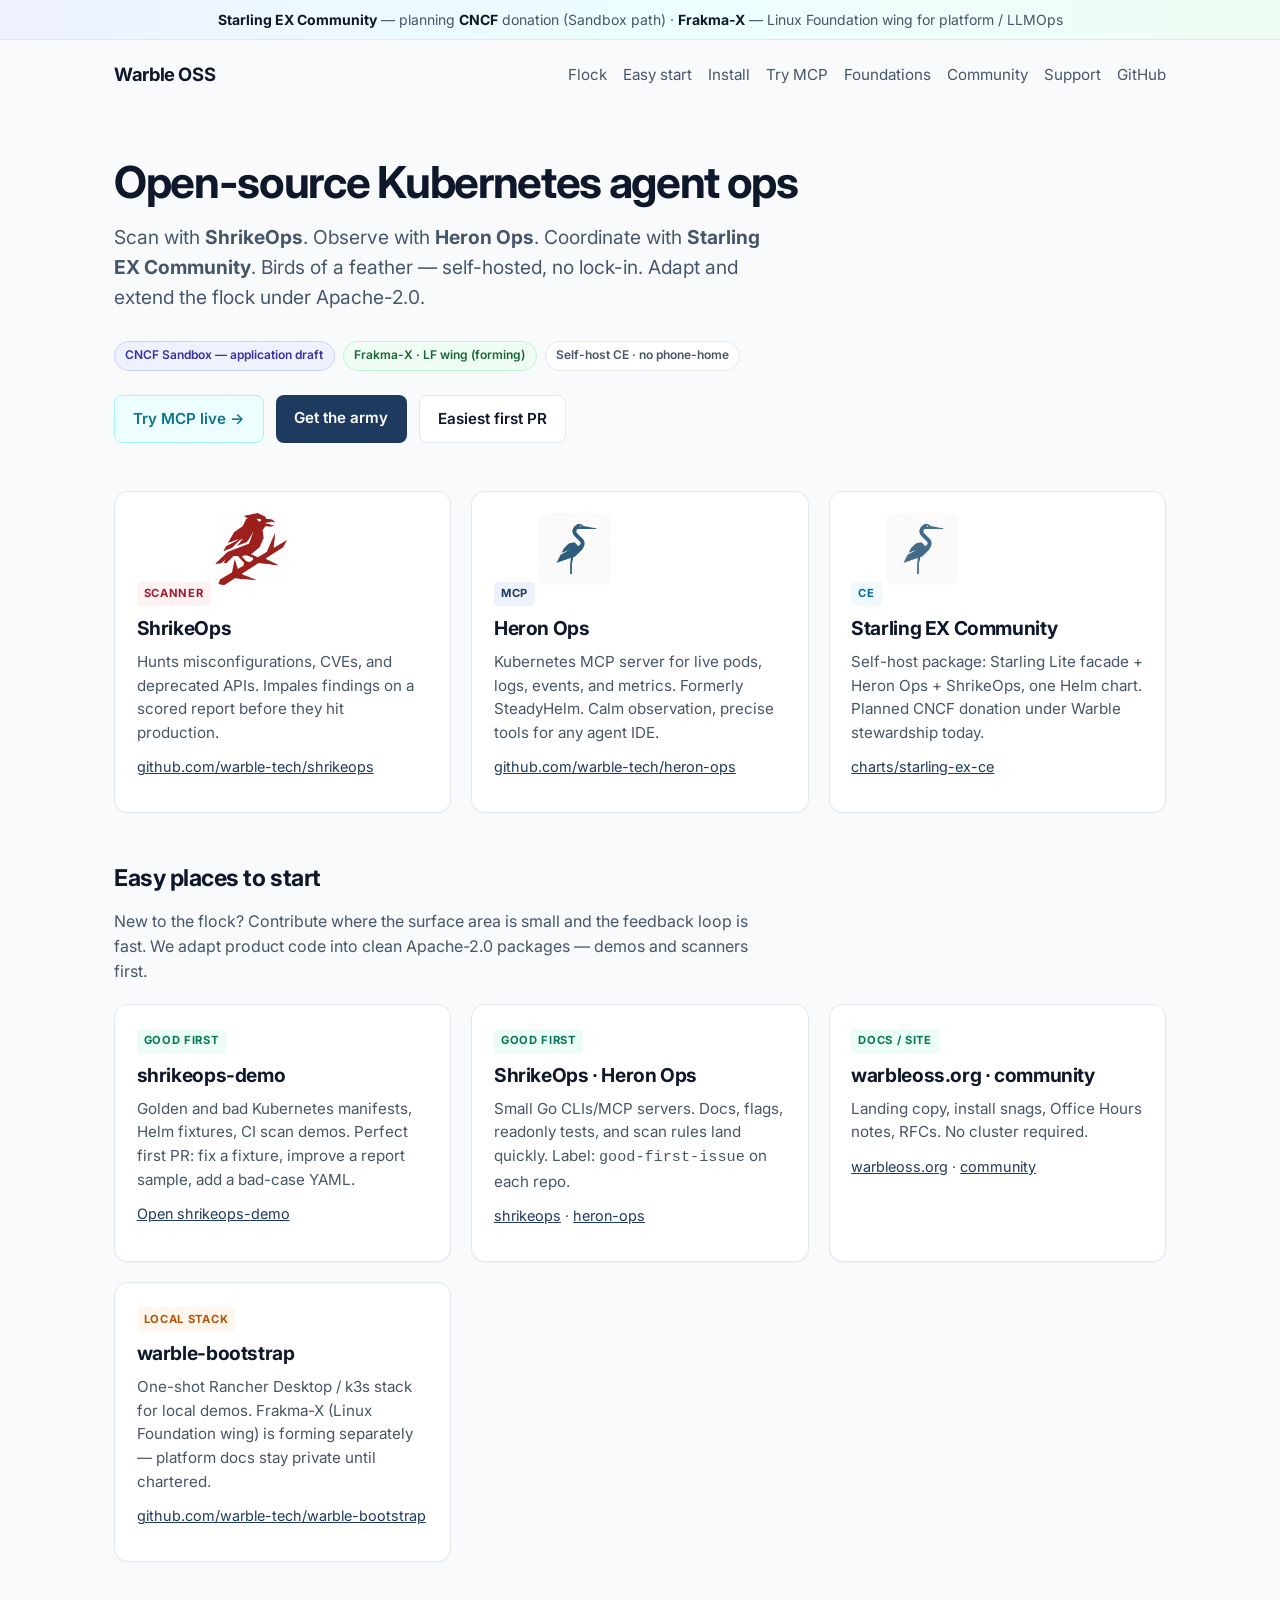
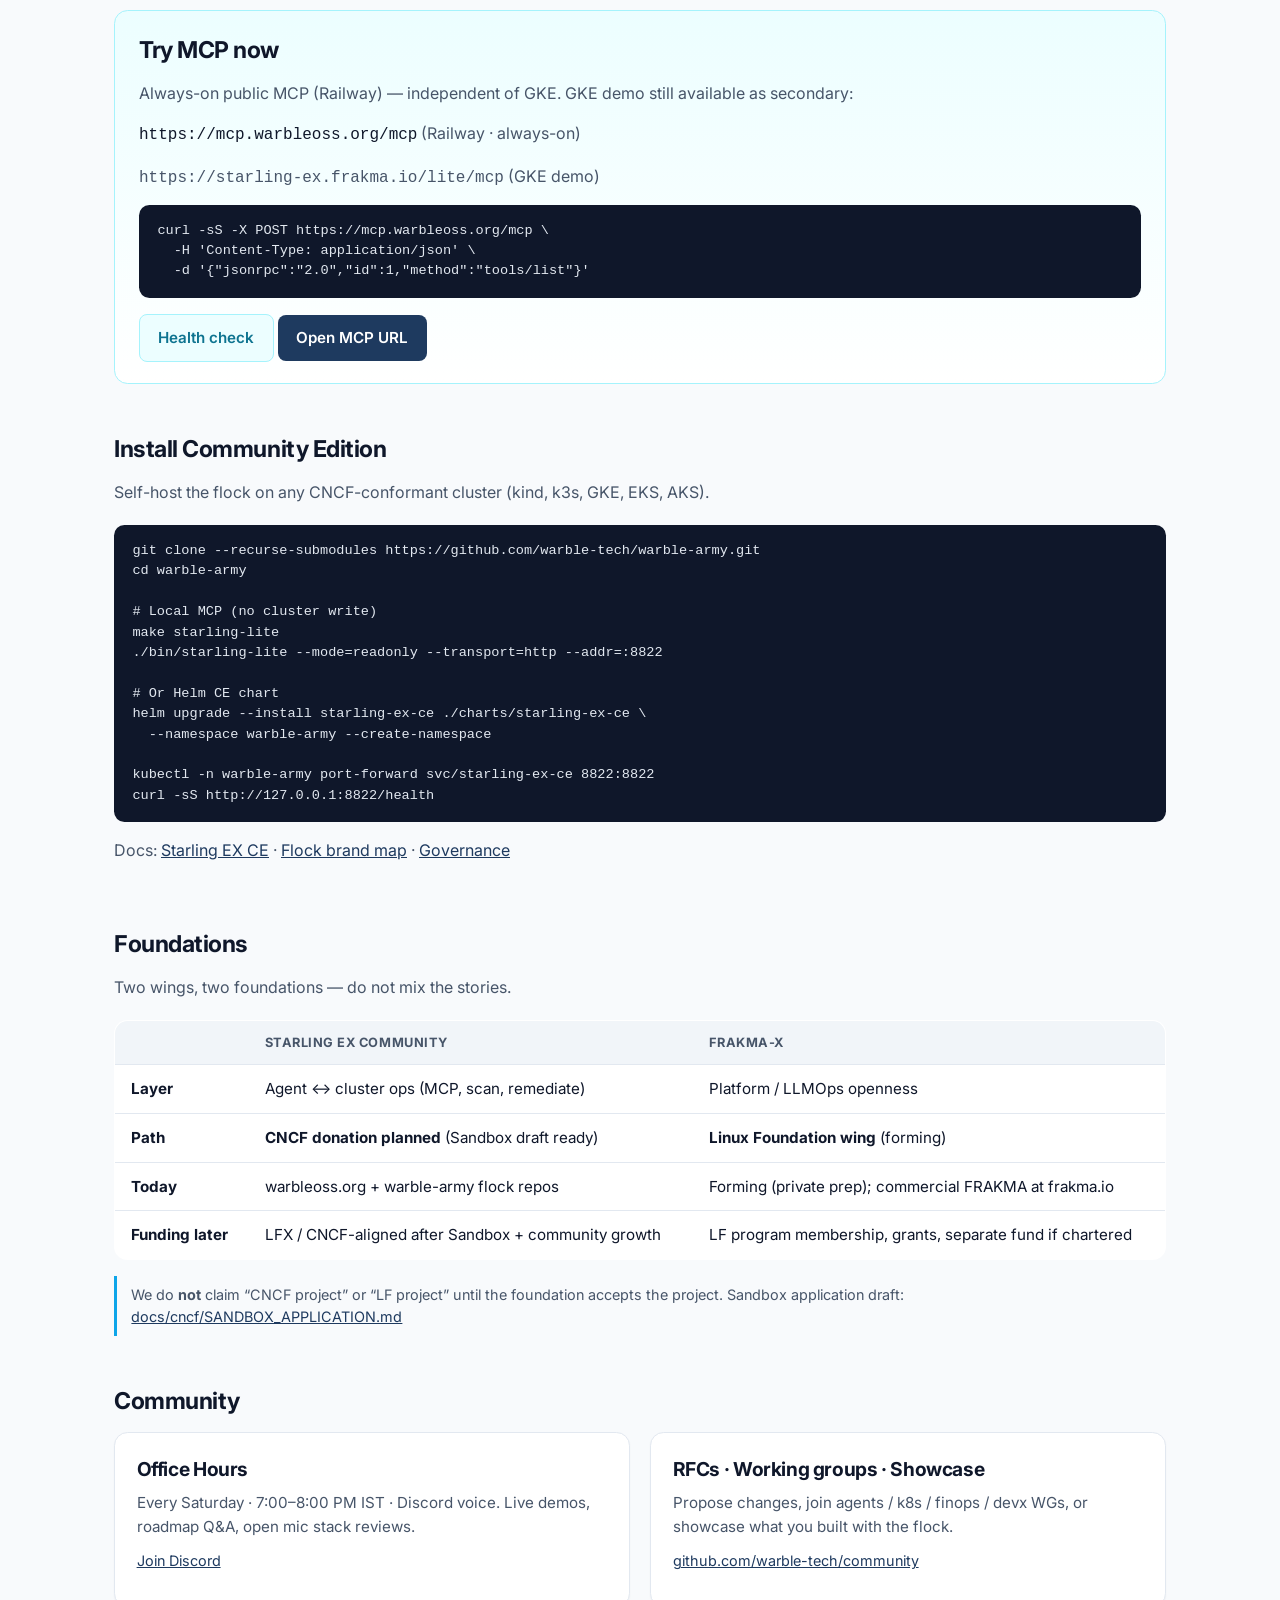
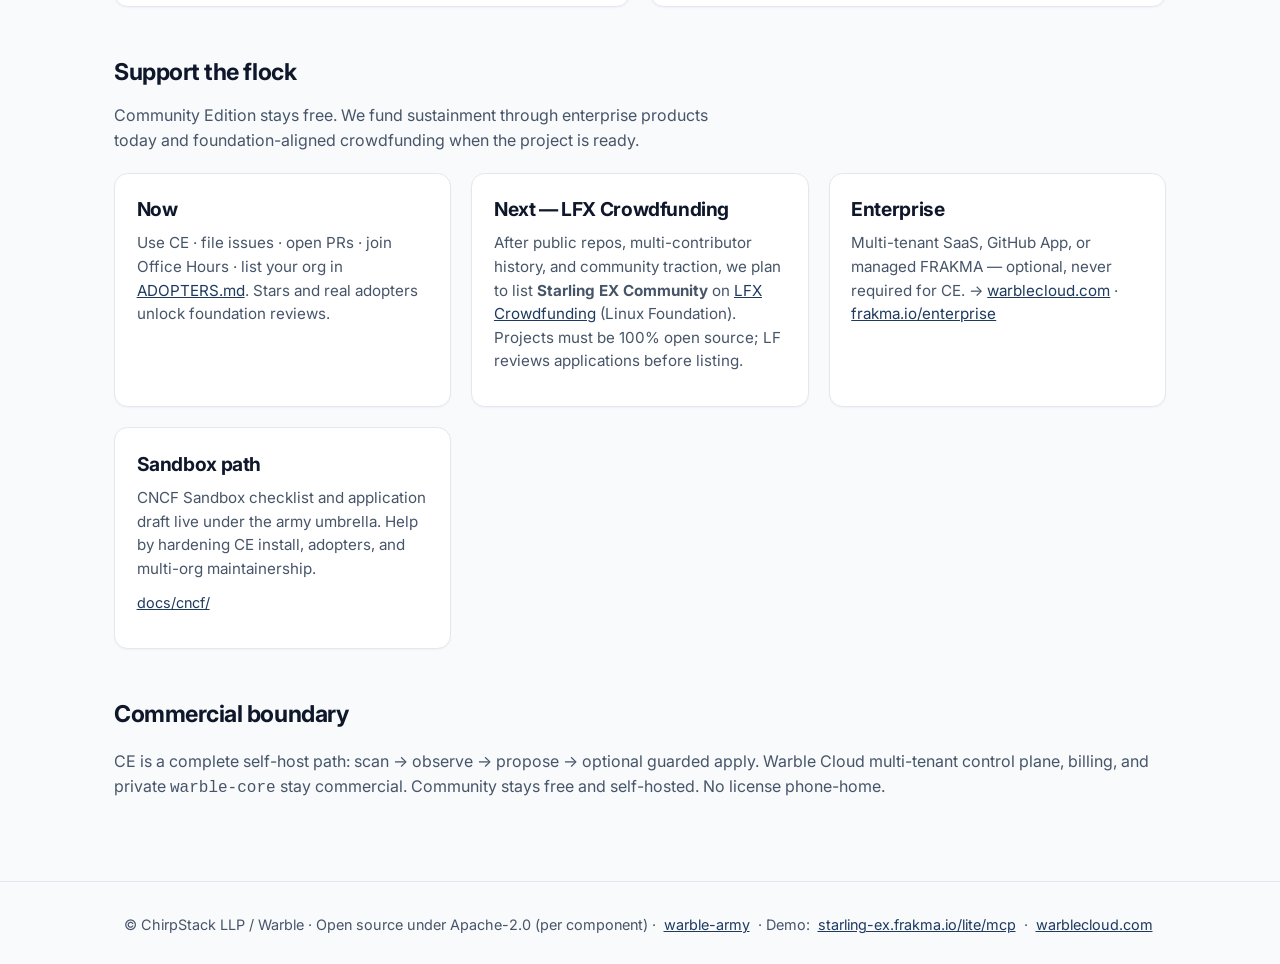
==== index.html @ d572c474 "docs: keep frakma-oss private; promote warble-bootstrap only" ====
<!DOCTYPE html>
<html lang="en">
<head>
  <meta charset="utf-8" />
  <meta name="viewport" content="width=device-width, initial-scale=1" />
  <title>Warble OSS — Kubernetes agent ops, open source</title>
  <meta name="description" content="Warble OSS: ShrikeOps, Heron Ops, and Starling EX Community. Scan, observe, remediate Kubernetes with MCP agents. Planning CNCF donation; Frakma-X is our Linux Foundation wing." />
  <link rel="canonical" href="https://warbleoss.org/" />
  <meta property="og:title" content="Warble OSS" />
  <meta property="og:description" content="Open flock of Kubernetes agent ops — ShrikeOps, Heron Ops, Starling EX Community. Planned CNCF path · Frakma-X LF wing." />
  <meta property="og:url" content="https://warbleoss.org/" />
  <meta property="og:type" content="website" />
  <link rel="icon" href="assets/heron-ops-logo.jpg" />
  <link rel="preconnect" href="https://fonts.googleapis.com" />
  <link rel="preconnect" href="https://fonts.gstatic.com" crossorigin />
  <link href="https://fonts.googleapis.com/css2?family=Inter:wght@400;500;600;700&display=swap" rel="stylesheet" />
  <style>
    :root {
      --ink: #0f172a;
      --muted: #475569;
      --bg: #f8fafc;
      --card: #ffffff;
      --heron: #1e3a5f;
      --shrike: #9b1b30;
      --accent: #0ea5e9;
      --border: #e2e8f0;
      --ok: #047857;
      --warn: #b45309;
    }
    * { box-sizing: border-box; }
    body {
      margin: 0;
      font-family: "Inter", ui-sans-serif, system-ui, -apple-system, Segoe UI, Roboto, sans-serif;
      color: var(--ink);
      background: var(--bg);
      line-height: 1.55;
    }
    a { color: var(--heron); }
    header {
      max-width: 1100px;
      margin: 0 auto;
      padding: 1.25rem 1.5rem;
      display: flex;
      align-items: center;
      justify-content: space-between;
      gap: 1rem;
      flex-wrap: wrap;
    }
    .logo {
      font-weight: 700;
      font-size: 1.15rem;
      letter-spacing: -0.02em;
      text-decoration: none;
      color: var(--ink);
    }
    nav {
      display: flex;
      flex-wrap: wrap;
      gap: 0.25rem 0;
      align-items: center;
    }
    nav a {
      margin-left: 1rem;
      text-decoration: none;
      color: var(--muted);
      font-size: 0.95rem;
    }
    nav a:hover { color: var(--ink); }
    .banner {
      background: linear-gradient(90deg, #eef2ff 0%, #ecfeff 50%, #f0fdf4 100%);
      border-bottom: 1px solid var(--border);
      font-size: 0.875rem;
      color: var(--muted);
      text-align: center;
      padding: 0.55rem 1rem;
    }
    .banner strong { color: var(--ink); }
    .hero {
      max-width: 1100px;
      margin: 0 auto;
      padding: 3rem 1.5rem 2rem;
    }
    .hero h1 {
      font-size: clamp(2rem, 4vw, 2.75rem);
      letter-spacing: -0.03em;
      line-height: 1.15;
      margin: 0 0 1rem;
    }
    .hero p.lead {
      font-size: 1.2rem;
      color: var(--muted);
      max-width: 42rem;
      margin: 0 0 1.75rem;
    }
    .pills {
      display: flex;
      flex-wrap: wrap;
      gap: 0.5rem;
      margin-bottom: 1.5rem;
    }
    .pill {
      font-size: 0.75rem;
      font-weight: 600;
      padding: 0.3rem 0.65rem;
      border-radius: 999px;
      border: 1px solid var(--border);
      background: var(--card);
      color: var(--muted);
    }
    .pill-cncf { border-color: #c7d2fe; background: #eef2ff; color: #3730a3; }
    .pill-lf { border-color: #bbf7d0; background: #f0fdf4; color: #166534; }
    .cta {
      display: flex;
      flex-wrap: wrap;
      gap: 0.75rem;
    }
    .btn {
      display: inline-block;
      padding: 0.7rem 1.15rem;
      border-radius: 0.5rem;
      font-weight: 600;
      text-decoration: none;
      font-size: 0.95rem;
    }
    .btn-primary {
      background: var(--heron);
      color: #fff;
    }
    .btn-primary:hover { filter: brightness(1.08); color: #fff; }
    .btn-demo {
      background: #ecfeff;
      color: #0e7490;
      border: 1px solid #a5f3fc;
    }
    .btn-ghost {
      background: var(--card);
      color: var(--ink);
      border: 1px solid var(--border);
    }
    .birds {
      max-width: 1100px;
      margin: 0 auto;
      padding: 1rem 1.5rem 3rem;
      display: grid;
      grid-template-columns: repeat(auto-fit, minmax(260px, 1fr));
      gap: 1.25rem;
    }
    .card {
      background: var(--card);
      border: 1px solid var(--border);
      border-radius: 0.85rem;
      padding: 1.35rem;
      box-shadow: 0 1px 2px rgb(15 23 42 / 4%);
    }
    .card img {
      width: 72px;
      height: 72px;
      object-fit: contain;
      border-radius: 0.5rem;
      background: #fff;
      margin-bottom: 0.75rem;
    }
    .card h2, .card h3 {
      margin: 0 0 0.4rem;
      font-size: 1.2rem;
      letter-spacing: -0.02em;
    }
    .card p { margin: 0 0 0.75rem; color: var(--muted); font-size: 0.95rem; }
    .card .link-row { font-size: 0.9rem; }
    .tag {
      display: inline-block;
      font-size: 0.7rem;
      font-weight: 700;
      text-transform: uppercase;
      letter-spacing: 0.06em;
      padding: 0.2rem 0.45rem;
      border-radius: 0.25rem;
      margin-bottom: 0.5rem;
    }
    .tag-shrike { background: #fef2f2; color: var(--shrike); }
    .tag-heron { background: #eef2ff; color: var(--heron); }
    .tag-starling { background: #f0f9ff; color: #0369a1; }
    .tag-easy { background: #ecfdf5; color: var(--ok); }
    .tag-platform { background: #fff7ed; color: var(--warn); }
    section.block {
      max-width: 1100px;
      margin: 0 auto;
      padding: 0 1.5rem 3rem;
    }
    section.block h2 {
      font-size: 1.45rem;
      letter-spacing: -0.02em;
      margin: 0 0 0.75rem;
    }
    section.block > p.lede {
      color: var(--muted);
      max-width: 40rem;
      margin: 0 0 1.25rem;
    }
    pre {
      background: #0f172a;
      color: #e2e8f0;
      padding: 1rem 1.15rem;
      border-radius: 0.65rem;
      overflow-x: auto;
      font-size: 0.85rem;
      line-height: 1.5;
    }
    code { font-family: ui-monospace, SFMono-Regular, Menlo, Consolas, monospace; }
    .try-box {
      border: 1px solid #a5f3fc;
      background: linear-gradient(180deg, #ecfeff 0%, #fff 100%);
      border-radius: 0.85rem;
      padding: 1.35rem 1.5rem;
    }
    .try-box h2 { margin-top: 0; }
    .grid-2 {
      display: grid;
      grid-template-columns: repeat(auto-fit, minmax(280px, 1fr));
      gap: 1.25rem;
    }
    table.simple {
      width: 100%;
      border-collapse: collapse;
      font-size: 0.95rem;
      background: var(--card);
      border: 1px solid var(--border);
      border-radius: 0.85rem;
      overflow: hidden;
    }
    table.simple th,
    table.simple td {
      text-align: left;
      padding: 0.75rem 1rem;
      border-bottom: 1px solid var(--border);
      vertical-align: top;
    }
    table.simple th {
      background: #f1f5f9;
      font-size: 0.8rem;
      text-transform: uppercase;
      letter-spacing: 0.04em;
      color: var(--muted);
    }
    table.simple tr:last-child td { border-bottom: none; }
    .muted { color: var(--muted); }
    .note {
      font-size: 0.9rem;
      color: var(--muted);
      border-left: 3px solid var(--accent);
      padding: 0.5rem 0 0.5rem 0.9rem;
      margin: 1rem 0 0;
    }
    footer {
      border-top: 1px solid var(--border);
      margin-top: 1rem;
      padding: 2rem 1.5rem;
      color: var(--muted);
      font-size: 0.9rem;
      text-align: center;
    }
    footer a { margin: 0 0.25rem; }
  </style>
</head>
<body>
  <div class="banner">
    <strong>Starling EX Community</strong> — planning <strong>CNCF</strong> donation (Sandbox path)
    · <strong>Frakma-X</strong> — Linux Foundation wing for platform / LLMOps
  </div>

  <header>
    <a class="logo" href="/">Warble OSS</a>
    <nav>
      <a href="#flock">Flock</a>
      <a href="#start">Easy start</a>
      <a href="#install">Install</a>
      <a href="#try">Try MCP</a>
      <a href="#foundations">Foundations</a>
      <a href="#community">Community</a>
      <a href="#support">Support</a>
      <a href="https://github.com/warble-tech/warble-army">GitHub</a>
    </nav>
  </header>

  <section class="hero">
    <h1>Open-source Kubernetes agent ops</h1>
    <p class="lead">
      Scan with <strong>ShrikeOps</strong>. Observe with <strong>Heron Ops</strong>.
      Coordinate with <strong>Starling EX Community</strong>.
      Birds of a feather — self-hosted, no lock-in. Adapt and extend the flock under Apache-2.0.
    </p>
    <div class="pills" aria-label="Foundation status">
      <span class="pill pill-cncf">CNCF Sandbox — application draft</span>
      <span class="pill pill-lf">Frakma-X · LF wing (forming)</span>
      <span class="pill">Self-host CE · no phone-home</span>
    </div>
    <div class="cta">
      <a class="btn btn-demo" href="https://mcp.warbleoss.org/mcp">Try MCP live →</a>
      <a class="btn btn-primary" href="https://github.com/warble-tech/warble-army">Get the army</a>
      <a class="btn btn-ghost" href="#start">Easiest first PR</a>
    </div>
  </section>

  <section class="birds" id="flock">
    <article class="card">
      <span class="tag tag-shrike">Scanner</span>
      <img src="assets/shrike-ops-logo.jpg" alt="ShrikeOps logo" width="72" height="72" />
      <h2>ShrikeOps</h2>
      <p>Hunts misconfigurations, CVEs, and deprecated APIs. Impales findings on a scored report before they hit production.</p>
      <p class="link-row"><a href="https://github.com/warble-tech/shrikeops">github.com/warble-tech/shrikeops</a></p>
    </article>
    <article class="card">
      <span class="tag tag-heron">MCP</span>
      <img src="assets/heron-ops-logo.jpg" alt="Heron Ops logo" width="72" height="72" />
      <h2>Heron Ops</h2>
      <p>Kubernetes MCP server for live pods, logs, events, and metrics. Formerly SteadyHelm. Calm observation, precise tools for any agent IDE.</p>
      <p class="link-row"><a href="https://github.com/warble-tech/heron-ops">github.com/warble-tech/heron-ops</a></p>
    </article>
    <article class="card">
      <span class="tag tag-starling">CE</span>
      <img src="assets/heron-ops-logo.jpg" alt="Starling EX Community" width="72" height="72" style="opacity:0.9" />
      <h2>Starling EX Community</h2>
      <p>Self-host package: Starling Lite facade + Heron Ops + ShrikeOps, one Helm chart. Planned CNCF donation under Warble stewardship today.</p>
      <p class="link-row"><a href="https://github.com/warble-tech/warble-army/tree/main/charts/starling-ex-ce">charts/starling-ex-ce</a></p>
    </article>
  </section>

  <section class="block" id="start">
    <h2>Easy places to start</h2>
    <p class="lede">
      New to the flock? Contribute where the surface area is small and the feedback loop is fast.
      We adapt product code into clean Apache-2.0 packages — demos and scanners first.
    </p>
    <div class="grid-2">
      <article class="card">
        <span class="tag tag-easy">Good first</span>
        <h3>shrikeops-demo</h3>
        <p>Golden and bad Kubernetes manifests, Helm fixtures, CI scan demos. Perfect first PR: fix a fixture, improve a report sample, add a bad-case YAML.</p>
        <p class="link-row"><a href="https://github.com/warble-tech/shrikeops-demo">Open shrikeops-demo</a></p>
      </article>
      <article class="card">
        <span class="tag tag-easy">Good first</span>
        <h3>ShrikeOps · Heron Ops</h3>
        <p>Small Go CLIs/MCP servers. Docs, flags, readonly tests, and scan rules land quickly. Label: <code>good-first-issue</code> on each repo.</p>
        <p class="link-row">
          <a href="https://github.com/warble-tech/shrikeops">shrikeops</a>
          ·
          <a href="https://github.com/warble-tech/heron-ops">heron-ops</a>
        </p>
      </article>
      <article class="card">
        <span class="tag tag-easy">Docs / site</span>
        <h3>warbleoss.org · community</h3>
        <p>Landing copy, install snags, Office Hours notes, RFCs. No cluster required.</p>
        <p class="link-row">
          <a href="https://github.com/warble-tech/warbleoss.org">warbleoss.org</a>
          ·
          <a href="https://github.com/warble-tech/community">community</a>
        </p>
      </article>
      <article class="card">
        <span class="tag tag-platform">Local stack</span>
        <h3>warble-bootstrap</h3>
        <p>One-shot Rancher Desktop / k3s stack for local demos. Frakma-X (Linux Foundation wing) is forming separately — platform docs stay private until chartered.</p>
        <p class="link-row">
          <a href="https://github.com/warble-tech/warble-bootstrap">github.com/warble-tech/warble-bootstrap</a>
        </p>
      </article>
    </div>
  </section>

  <section class="block" id="try">
    <div class="try-box">
      <h2>Try MCP now</h2>
      <p class="muted" style="margin-top:0">
        Always-on public MCP (Railway) — independent of GKE. GKE demo still available as secondary:
      </p>
      <p><code>https://mcp.warbleoss.org/mcp</code> <span class="muted">(Railway · always-on)</span></p>
      <p class="muted" style="margin:0.5rem 0 0"><code>https://starling-ex.frakma.io/lite/mcp</code> (GKE demo)</p>
      <pre>curl -sS -X POST https://mcp.warbleoss.org/mcp \
  -H 'Content-Type: application/json' \
  -d '{"jsonrpc":"2.0","id":1,"method":"tools/list"}'</pre>
      <p style="margin-bottom:0">
        <a class="btn btn-demo" href="https://starling-ex.frakma.io/lite/health">Health check</a>
        <a class="btn btn-primary" href="https://starling-ex.frakma.io/lite/mcp">Open MCP URL</a>
      </p>
    </div>
  </section>

  <section class="block" id="install">
    <h2>Install Community Edition</h2>
    <p class="lede">Self-host the flock on any CNCF-conformant cluster (kind, k3s, GKE, EKS, AKS).</p>
    <pre>git clone --recurse-submodules https://github.com/warble-tech/warble-army.git
cd warble-army

# Local MCP (no cluster write)
make starling-lite
./bin/starling-lite --mode=readonly --transport=http --addr=:8822

# Or Helm CE chart
helm upgrade --install starling-ex-ce ./charts/starling-ex-ce \
  --namespace warble-army --create-namespace

kubectl -n warble-army port-forward svc/starling-ex-ce 8822:8822
curl -sS http://127.0.0.1:8822/health</pre>
    <p class="muted">
      Docs:
      <a href="https://github.com/warble-tech/warble-army/blob/main/docs/STARLING_EX_CE.md">Starling EX CE</a>
      ·
      <a href="https://github.com/warble-tech/warble-army/blob/main/docs/BRAND.md">Flock brand map</a>
      ·
      <a href="https://github.com/warble-tech/warble-army/blob/main/docs/GOVERNANCE.md">Governance</a>
    </p>
  </section>

  <section class="block" id="foundations">
    <h2>Foundations</h2>
    <p class="lede">
      Two wings, two foundations — do not mix the stories.
    </p>
    <table class="simple">
      <thead>
        <tr>
          <th></th>
          <th>Starling EX Community</th>
          <th>Frakma-X</th>
        </tr>
      </thead>
      <tbody>
        <tr>
          <td><strong>Layer</strong></td>
          <td>Agent ↔ cluster ops (MCP, scan, remediate)</td>
          <td>Platform / LLMOps openness</td>
        </tr>
        <tr>
          <td><strong>Path</strong></td>
          <td><strong>CNCF donation planned</strong> (Sandbox draft ready)</td>
          <td><strong>Linux Foundation wing</strong> (forming)</td>
        </tr>
        <tr>
          <td><strong>Today</strong></td>
          <td>warbleoss.org + warble-army flock repos</td>
          <td>Forming (private prep); commercial FRAKMA at frakma.io</td>
        </tr>
        <tr>
          <td><strong>Funding later</strong></td>
          <td>LFX / CNCF-aligned after Sandbox + community growth</td>
          <td>LF program membership, grants, separate fund if chartered</td>
        </tr>
      </tbody>
    </table>
    <p class="note">
      We do <strong>not</strong> claim “CNCF project” or “LF project” until the foundation accepts the project.
      Sandbox application draft:
      <a href="https://github.com/warble-tech/warble-army/blob/main/docs/cncf/SANDBOX_APPLICATION.md">docs/cncf/SANDBOX_APPLICATION.md</a>
    </p>
  </section>

  <section class="block" id="community">
    <h2>Community</h2>
    <div class="grid-2">
      <article class="card">
        <h3>Office Hours</h3>
        <p>Every Saturday · 7:00–8:00 PM IST · Discord voice. Live demos, roadmap Q&amp;A, open mic stack reviews.</p>
        <p class="link-row"><a href="https://discord.gg/WHsJkEFTt">Join Discord</a></p>
      </article>
      <article class="card">
        <h3>RFCs · Working groups · Showcase</h3>
        <p>Propose changes, join agents / k8s / finops / devx WGs, or showcase what you built with the flock.</p>
        <p class="link-row"><a href="https://github.com/warble-tech/community">github.com/warble-tech/community</a></p>
      </article>
    </div>
  </section>

  <section class="block" id="support">
    <h2>Support the flock</h2>
    <p class="lede">
      Community Edition stays free. We fund sustainment through enterprise products today and foundation-aligned crowdfunding when the project is ready.
    </p>
    <div class="grid-2">
      <article class="card">
        <h3>Now</h3>
        <p>
          Use CE · file issues · open PRs · join Office Hours · list your org in
          <a href="https://github.com/warble-tech/warble-army/blob/main/docs/cncf/ADOPTERS.md">ADOPTERS.md</a>.
          Stars and real adopters unlock foundation reviews.
        </p>
      </article>
      <article class="card">
        <h3>Next — LFX Crowdfunding</h3>
        <p>
          After public repos, multi-contributor history, and community traction, we plan to list
          <strong>Starling EX Community</strong> on
          <a href="https://crowdfunding.lfx.linuxfoundation.org/">LFX Crowdfunding</a>
          (Linux Foundation). Projects must be 100% open source; LF reviews applications before listing.
        </p>
      </article>
      <article class="card">
        <h3>Enterprise</h3>
        <p>
          Multi-tenant SaaS, GitHub App, or managed FRAKMA — optional, never required for CE.
          → <a href="https://warblecloud.com">warblecloud.com</a>
          · <a href="https://frakma.io/enterprise">frakma.io/enterprise</a>
        </p>
      </article>
      <article class="card">
        <h3>Sandbox path</h3>
        <p>
          CNCF Sandbox checklist and application draft live under the army umbrella.
          Help by hardening CE install, adopters, and multi-org maintainership.
        </p>
        <p class="link-row">
          <a href="https://github.com/warble-tech/warble-army/tree/main/docs/cncf">docs/cncf/</a>
        </p>
      </article>
    </div>
  </section>

  <section class="block">
    <h2>Commercial boundary</h2>
    <p class="muted">
      CE is a complete self-host path: scan → observe → propose → optional guarded apply.
      Warble Cloud multi-tenant control plane, billing, and private <code>warble-core</code> stay commercial.
      Community stays free and self-hosted. No license phone-home.
    </p>
  </section>

  <footer>
    © ChirpStack LLP / Warble · Open source under Apache-2.0 (per component)
    · <a href="https://github.com/warble-tech/warble-army">warble-army</a>
    · Demo: <a href="https://starling-ex.frakma.io/lite/mcp">starling-ex.frakma.io/lite/mcp</a>
    · <a href="https://warblecloud.com">warblecloud.com</a>
  </footer>
</body>
</html>
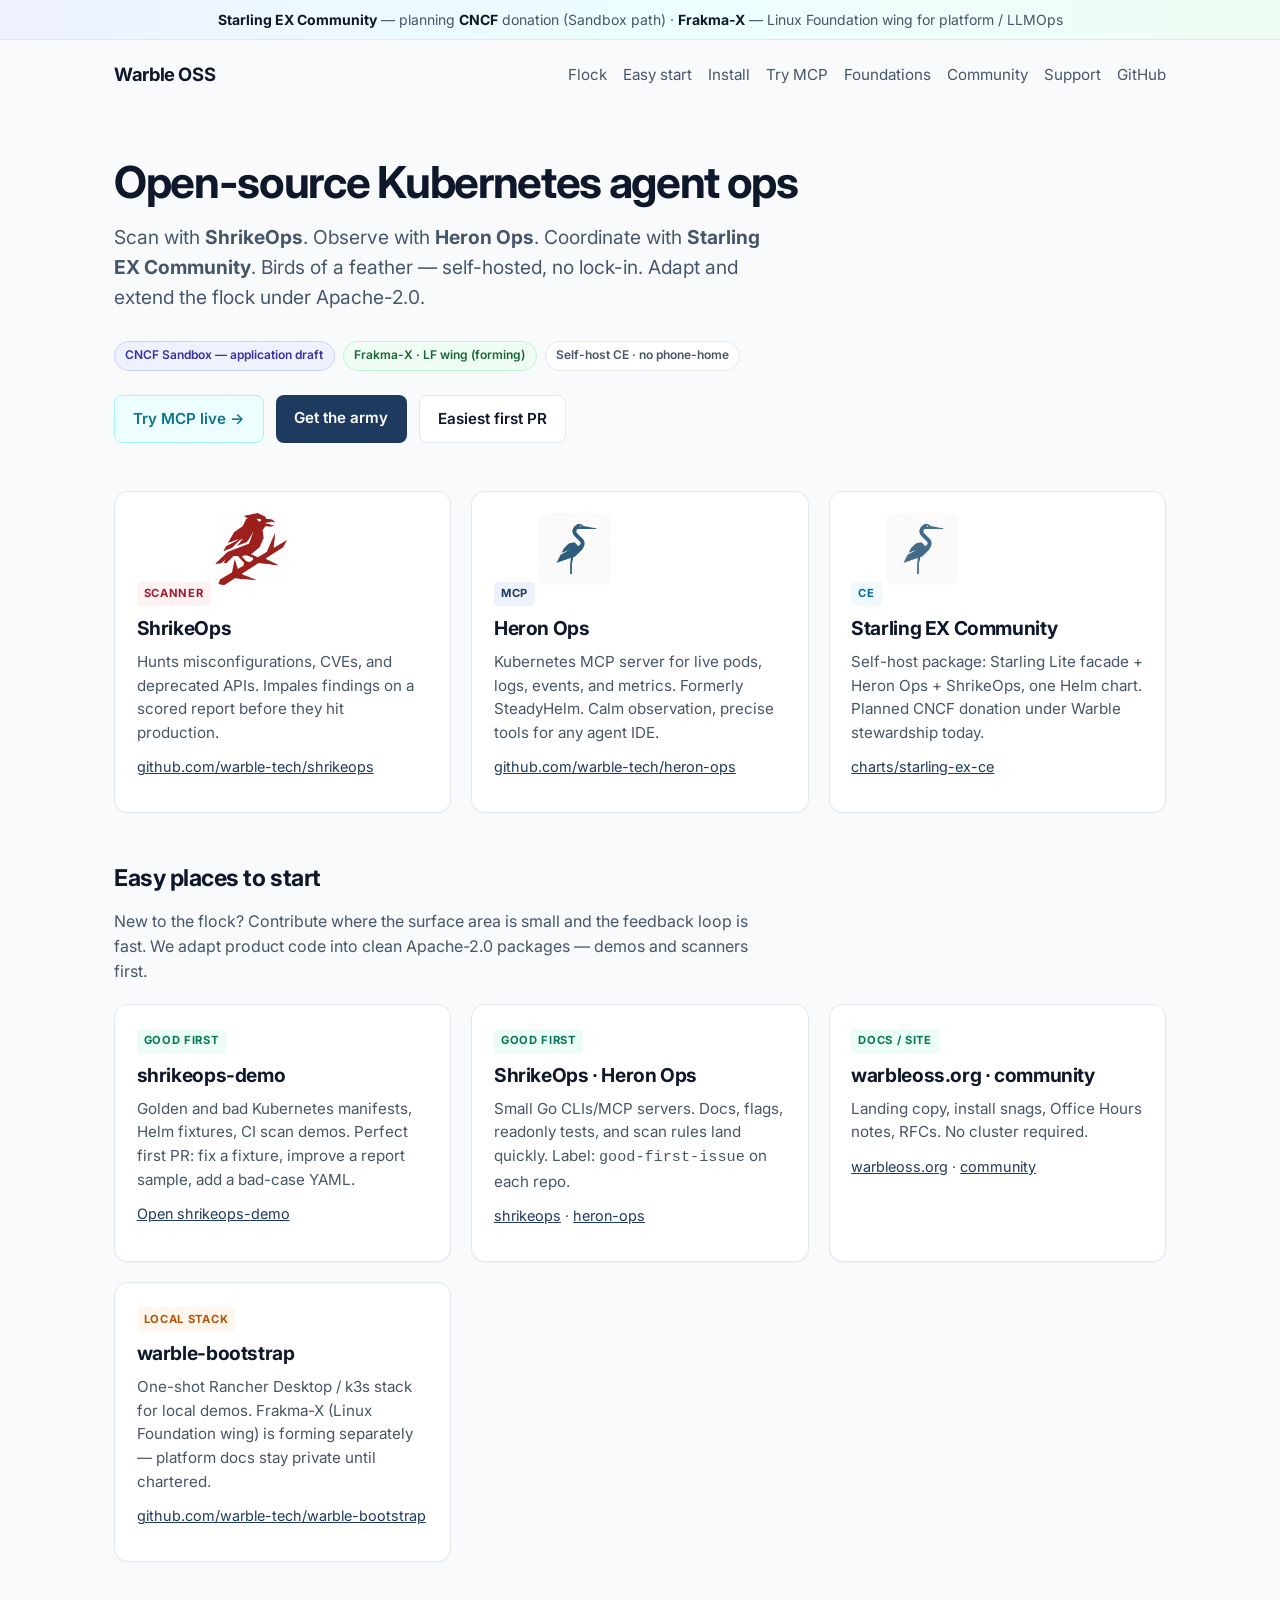
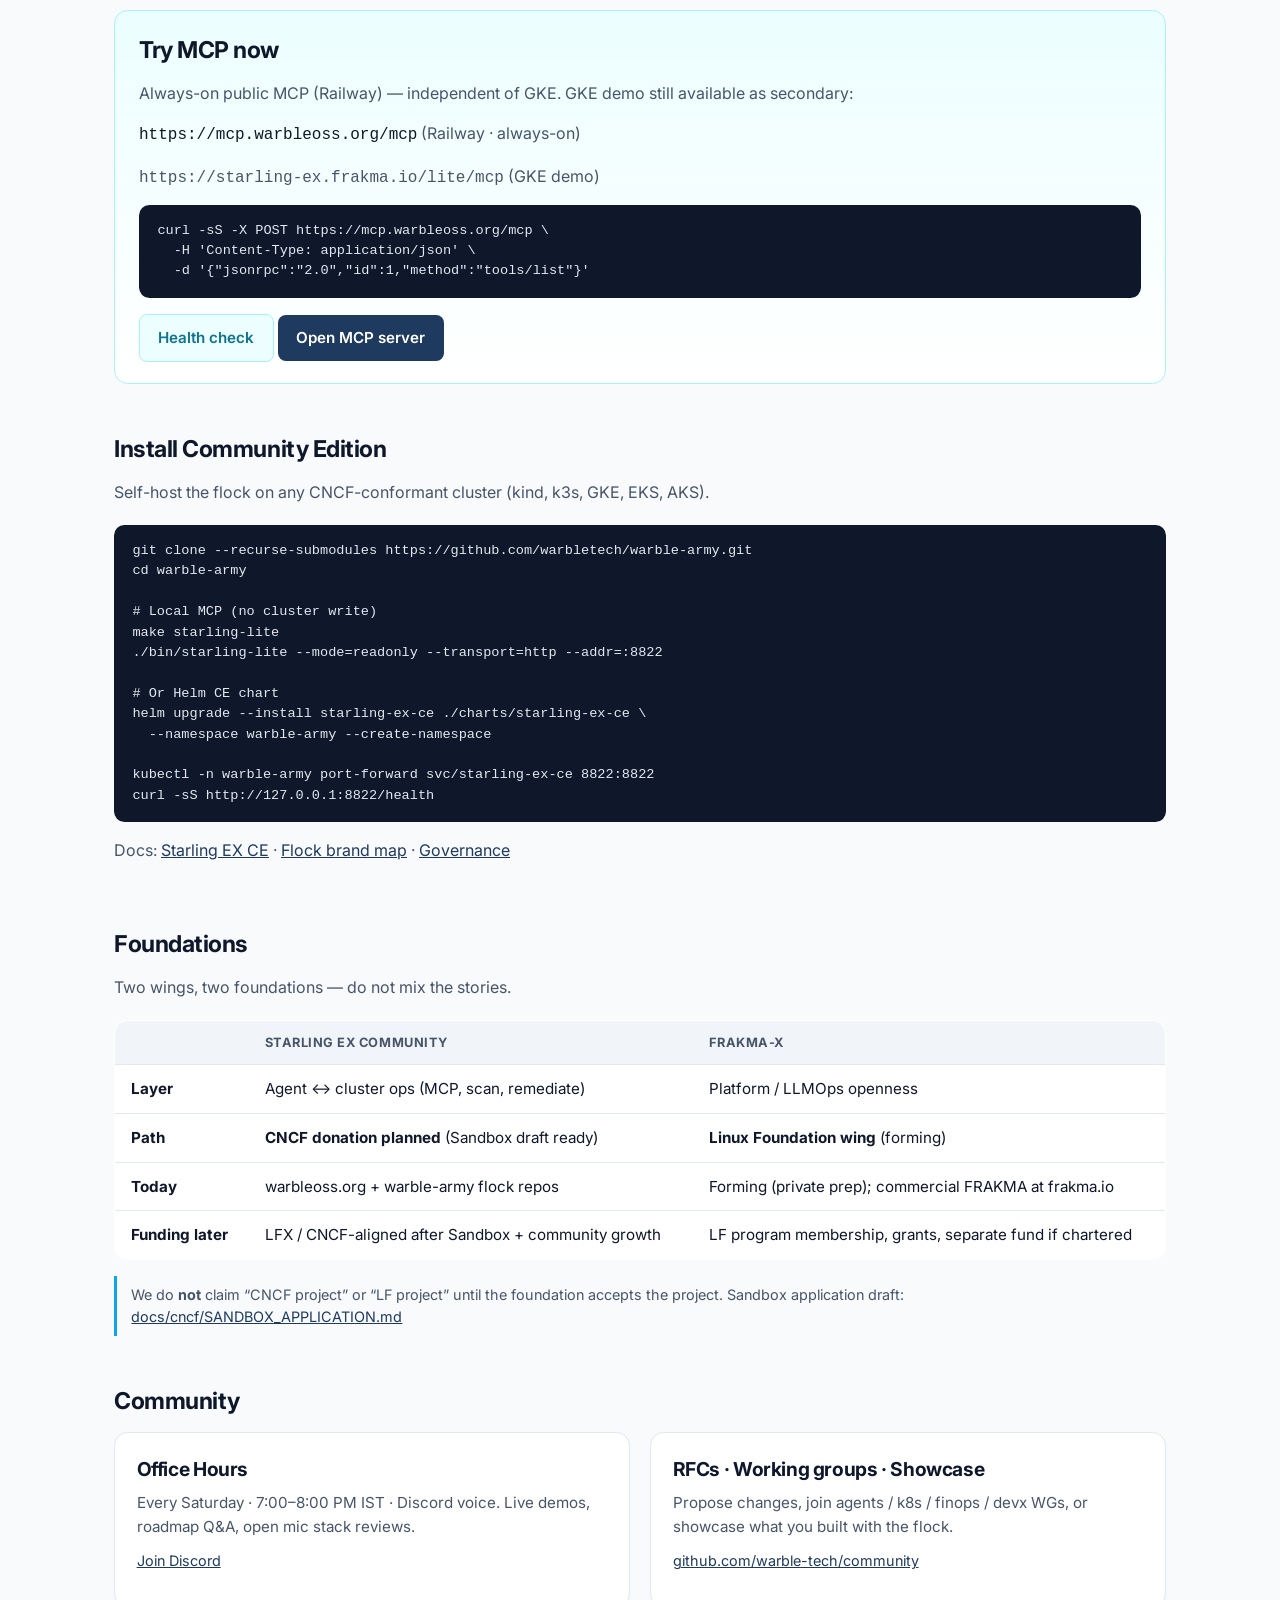
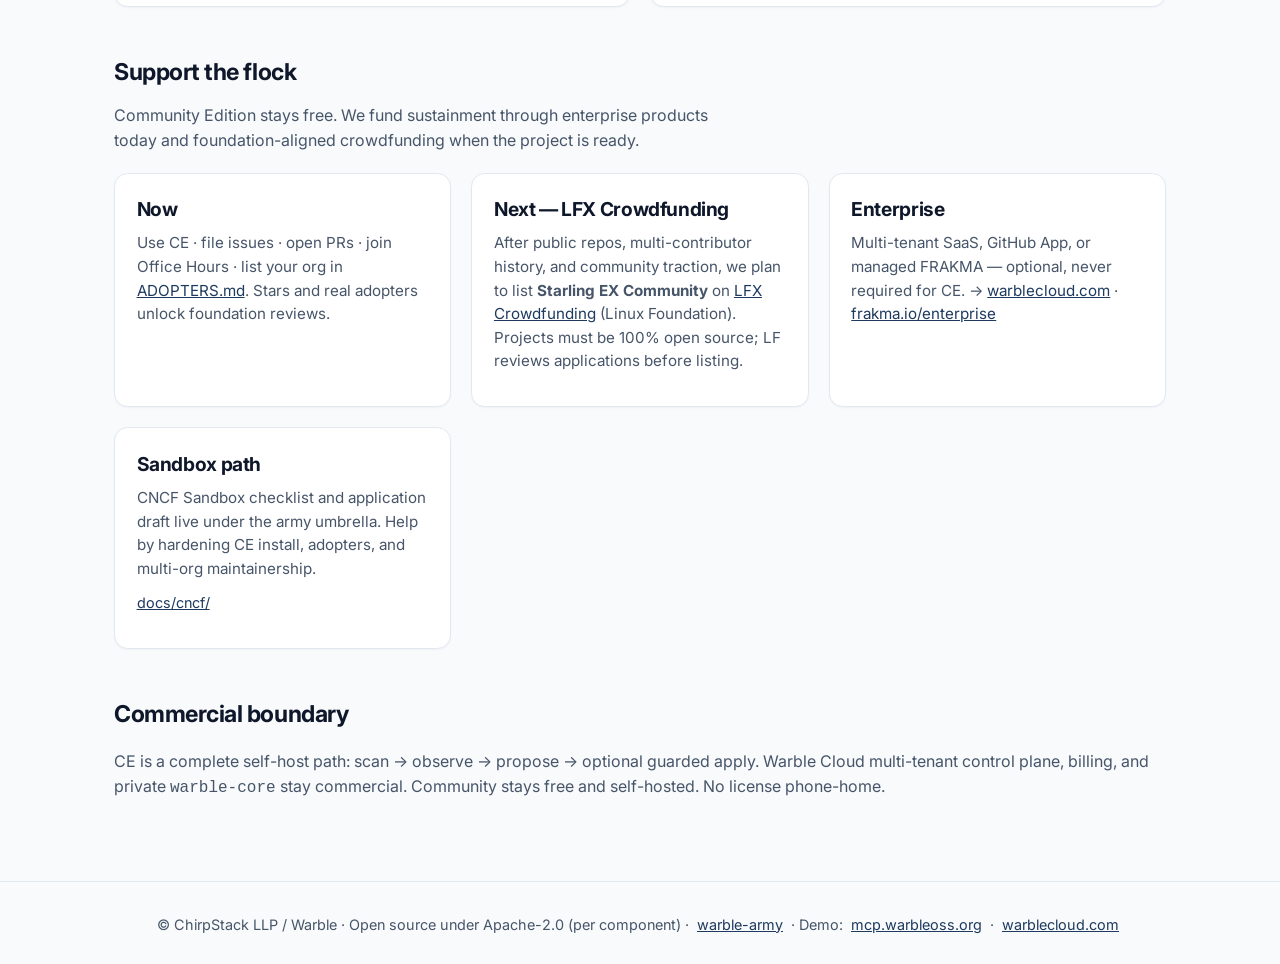
==== commit bebf1bcc: "fix: high-priority link fixes, warble-army submodule, README and OSS files - Rewrite warble-army and" ====
--- a/index.html
+++ b/index.html
@@ -278,7 +278,7 @@
       <a href="#foundations">Foundations</a>
       <a href="#community">Community</a>
       <a href="#support">Support</a>
-      <a href="https://github.com/warble-tech/warble-army">GitHub</a>
+      <a href="https://github.com/warbletech/warble-army">GitHub</a>
     </nav>
   </header>
 
@@ -295,8 +295,8 @@
       <span class="pill">Self-host CE · no phone-home</span>
     </div>
     <div class="cta">
-      <a class="btn btn-demo" href="https://mcp.warbleoss.org/mcp">Try MCP live →</a>
-      <a class="btn btn-primary" href="https://github.com/warble-tech/warble-army">Get the army</a>
+      <a class="btn btn-demo" href="#try">Try MCP live →</a>
+      <a class="btn btn-primary" href="https://github.com/warbletech/warble-army">Get the army</a>
       <a class="btn btn-ghost" href="#start">Easiest first PR</a>
     </div>
   </section>
@@ -321,7 +321,7 @@
       <img src="assets/heron-ops-logo.jpg" alt="Starling EX Community" width="72" height="72" style="opacity:0.9" />
       <h2>Starling EX Community</h2>
       <p>Self-host package: Starling Lite facade + Heron Ops + ShrikeOps, one Helm chart. Planned CNCF donation under Warble stewardship today.</p>
-      <p class="link-row"><a href="https://github.com/warble-tech/warble-army/tree/main/charts/starling-ex-ce">charts/starling-ex-ce</a></p>
+      <p class="link-row"><a href="https://github.com/warbletech/warble-army/tree/main/charts/starling-ex-ce">charts/starling-ex-ce</a></p>
     </article>
   </section>
 
@@ -353,7 +353,7 @@
         <h3>warbleoss.org · community</h3>
         <p>Landing copy, install snags, Office Hours notes, RFCs. No cluster required.</p>
         <p class="link-row">
-          <a href="https://github.com/warble-tech/warbleoss.org">warbleoss.org</a>
+          <a href="https://github.com/warbletech/warbleoss.org">warbleoss.org</a>
           ·
           <a href="https://github.com/warble-tech/community">community</a>
         </p>
@@ -381,8 +381,8 @@
   -H 'Content-Type: application/json' \
   -d '{"jsonrpc":"2.0","id":1,"method":"tools/list"}'</pre>
       <p style="margin-bottom:0">
-        <a class="btn btn-demo" href="https://starling-ex.frakma.io/lite/health">Health check</a>
-        <a class="btn btn-primary" href="https://starling-ex.frakma.io/lite/mcp">Open MCP URL</a>
+        <a class="btn btn-demo" href="https://mcp.warbleoss.org/health">Health check</a>
+        <a class="btn btn-primary" href="https://mcp.warbleoss.org">Open MCP server</a>
       </p>
     </div>
   </section>
@@ -390,7 +390,7 @@
   <section class="block" id="install">
     <h2>Install Community Edition</h2>
     <p class="lede">Self-host the flock on any CNCF-conformant cluster (kind, k3s, GKE, EKS, AKS).</p>
-    <pre>git clone --recurse-submodules https://github.com/warble-tech/warble-army.git
+    <pre>git clone --recurse-submodules https://github.com/warbletech/warble-army.git
 cd warble-army
 
 # Local MCP (no cluster write)
@@ -405,11 +405,11 @@
 curl -sS http://127.0.0.1:8822/health</pre>
     <p class="muted">
       Docs:
-      <a href="https://github.com/warble-tech/warble-army/blob/main/docs/STARLING_EX_CE.md">Starling EX CE</a>
+      <a href="https://github.com/warbletech/warble-army/blob/main/docs/STARLING_EX_CE.md">Starling EX CE</a>
       ·
-      <a href="https://github.com/warble-tech/warble-army/blob/main/docs/BRAND.md">Flock brand map</a>
+      <a href="https://github.com/warbletech/warble-army/blob/main/docs/BRAND.md">Flock brand map</a>
       ·
-      <a href="https://github.com/warble-tech/warble-army/blob/main/docs/GOVERNANCE.md">Governance</a>
+      <a href="https://github.com/warbletech/warble-army/blob/main/docs/GOVERNANCE.md">Governance</a>
     </p>
   </section>
 
@@ -452,7 +452,7 @@
     <p class="note">
       We do <strong>not</strong> claim “CNCF project” or “LF project” until the foundation accepts the project.
       Sandbox application draft:
-      <a href="https://github.com/warble-tech/warble-army/blob/main/docs/cncf/SANDBOX_APPLICATION.md">docs/cncf/SANDBOX_APPLICATION.md</a>
+      <a href="https://github.com/warbletech/warble-army/blob/main/docs/cncf/SANDBOX_APPLICATION.md">docs/cncf/SANDBOX_APPLICATION.md</a>
     </p>
   </section>
 
@@ -462,6 +462,7 @@
       <article class="card">
         <h3>Office Hours</h3>
         <p>Every Saturday · 7:00–8:00 PM IST · Discord voice. Live demos, roadmap Q&amp;A, open mic stack reviews.</p>
+        <!-- TODO: replace expired Discord invite -->
         <p class="link-row"><a href="https://discord.gg/WHsJkEFTt">Join Discord</a></p>
       </article>
       <article class="card">
@@ -482,7 +483,7 @@
         <h3>Now</h3>
         <p>
           Use CE · file issues · open PRs · join Office Hours · list your org in
-          <a href="https://github.com/warble-tech/warble-army/blob/main/docs/cncf/ADOPTERS.md">ADOPTERS.md</a>.
+          <a href="https://github.com/warbletech/warble-army/blob/main/docs/cncf/ADOPTERS.md">ADOPTERS.md</a>.
           Stars and real adopters unlock foundation reviews.
         </p>
       </article>
@@ -510,7 +511,7 @@
           Help by hardening CE install, adopters, and multi-org maintainership.
         </p>
         <p class="link-row">
-          <a href="https://github.com/warble-tech/warble-army/tree/main/docs/cncf">docs/cncf/</a>
+          <a href="https://github.com/warbletech/warble-army/tree/main/docs/cncf">docs/cncf/</a>
         </p>
       </article>
     </div>
@@ -527,8 +528,8 @@
 
   <footer>
     © ChirpStack LLP / Warble · Open source under Apache-2.0 (per component)
-    · <a href="https://github.com/warble-tech/warble-army">warble-army</a>
-    · Demo: <a href="https://starling-ex.frakma.io/lite/mcp">starling-ex.frakma.io/lite/mcp</a>
+    · <a href="https://github.com/warbletech/warble-army">warble-army</a>
+    · Demo: <a href="https://mcp.warbleoss.org">mcp.warbleoss.org</a>
     · <a href="https://warblecloud.com">warblecloud.com</a>
   </footer>
 </body>
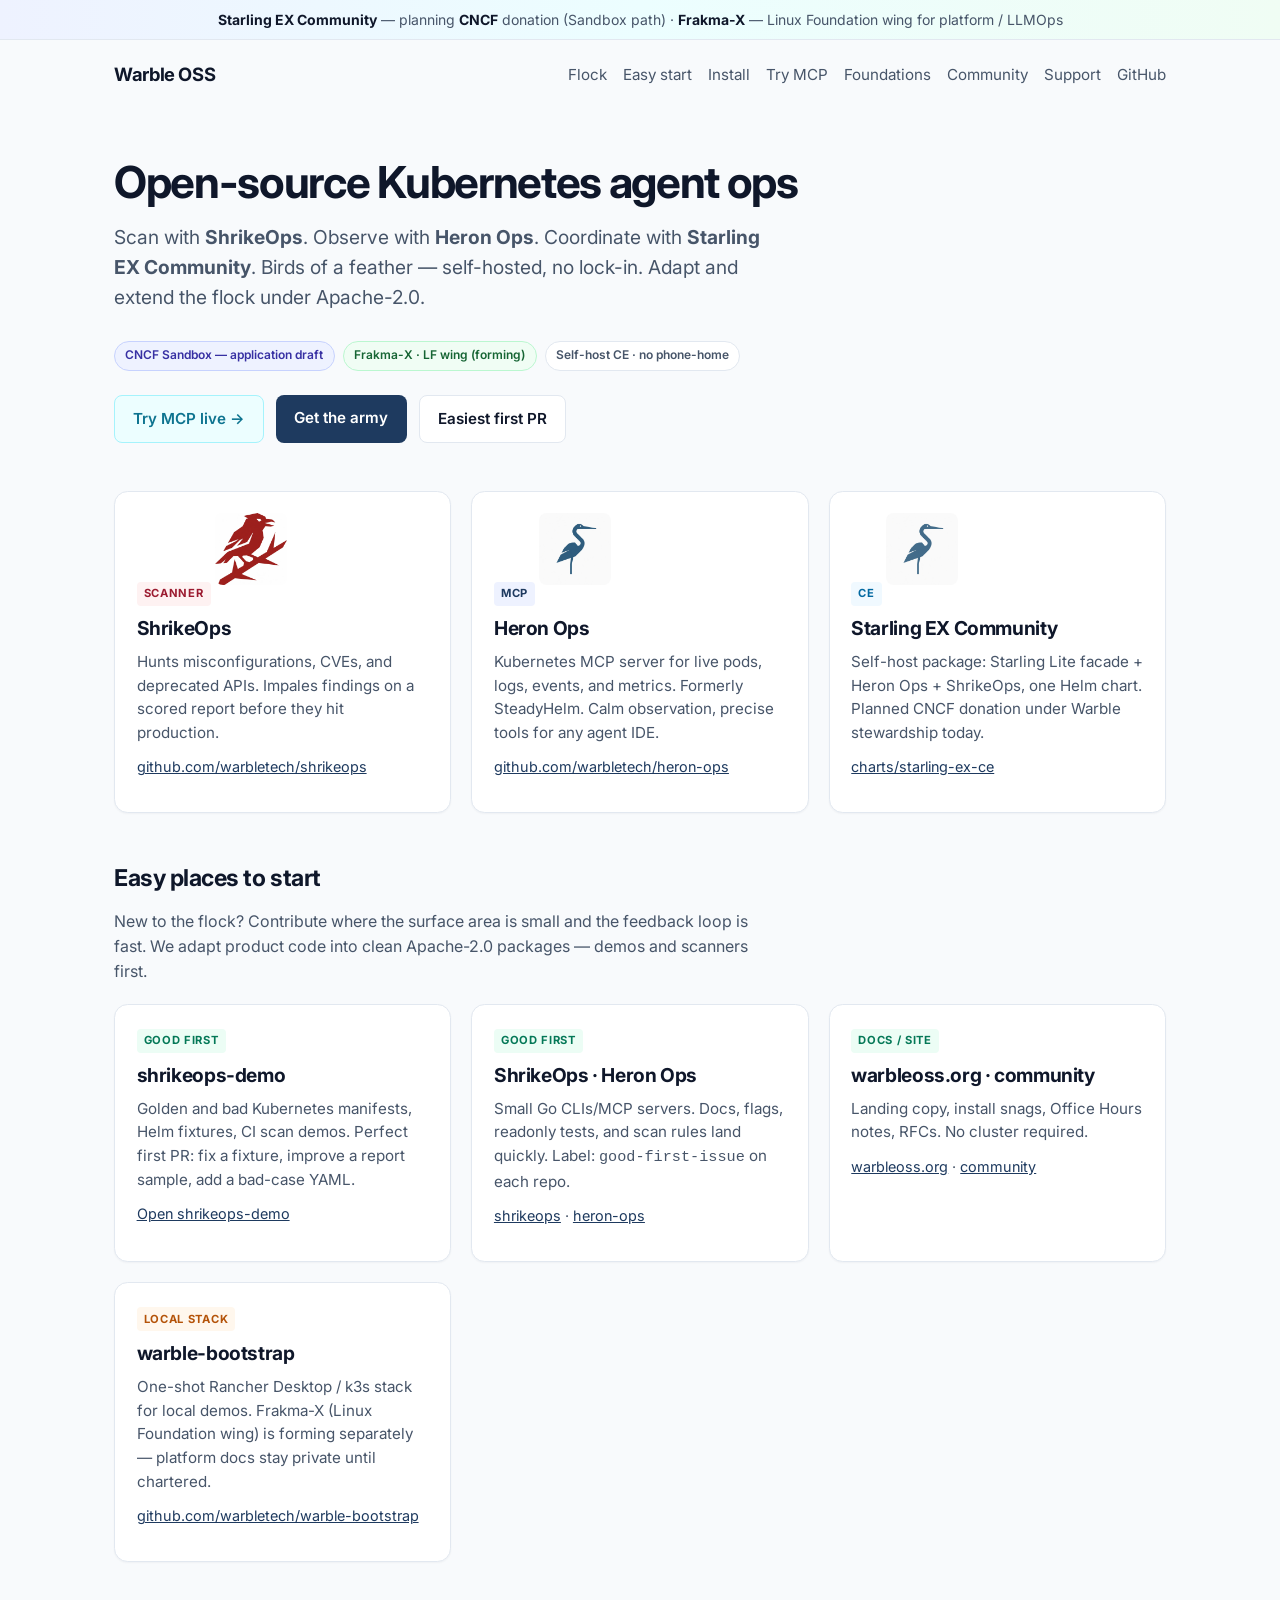
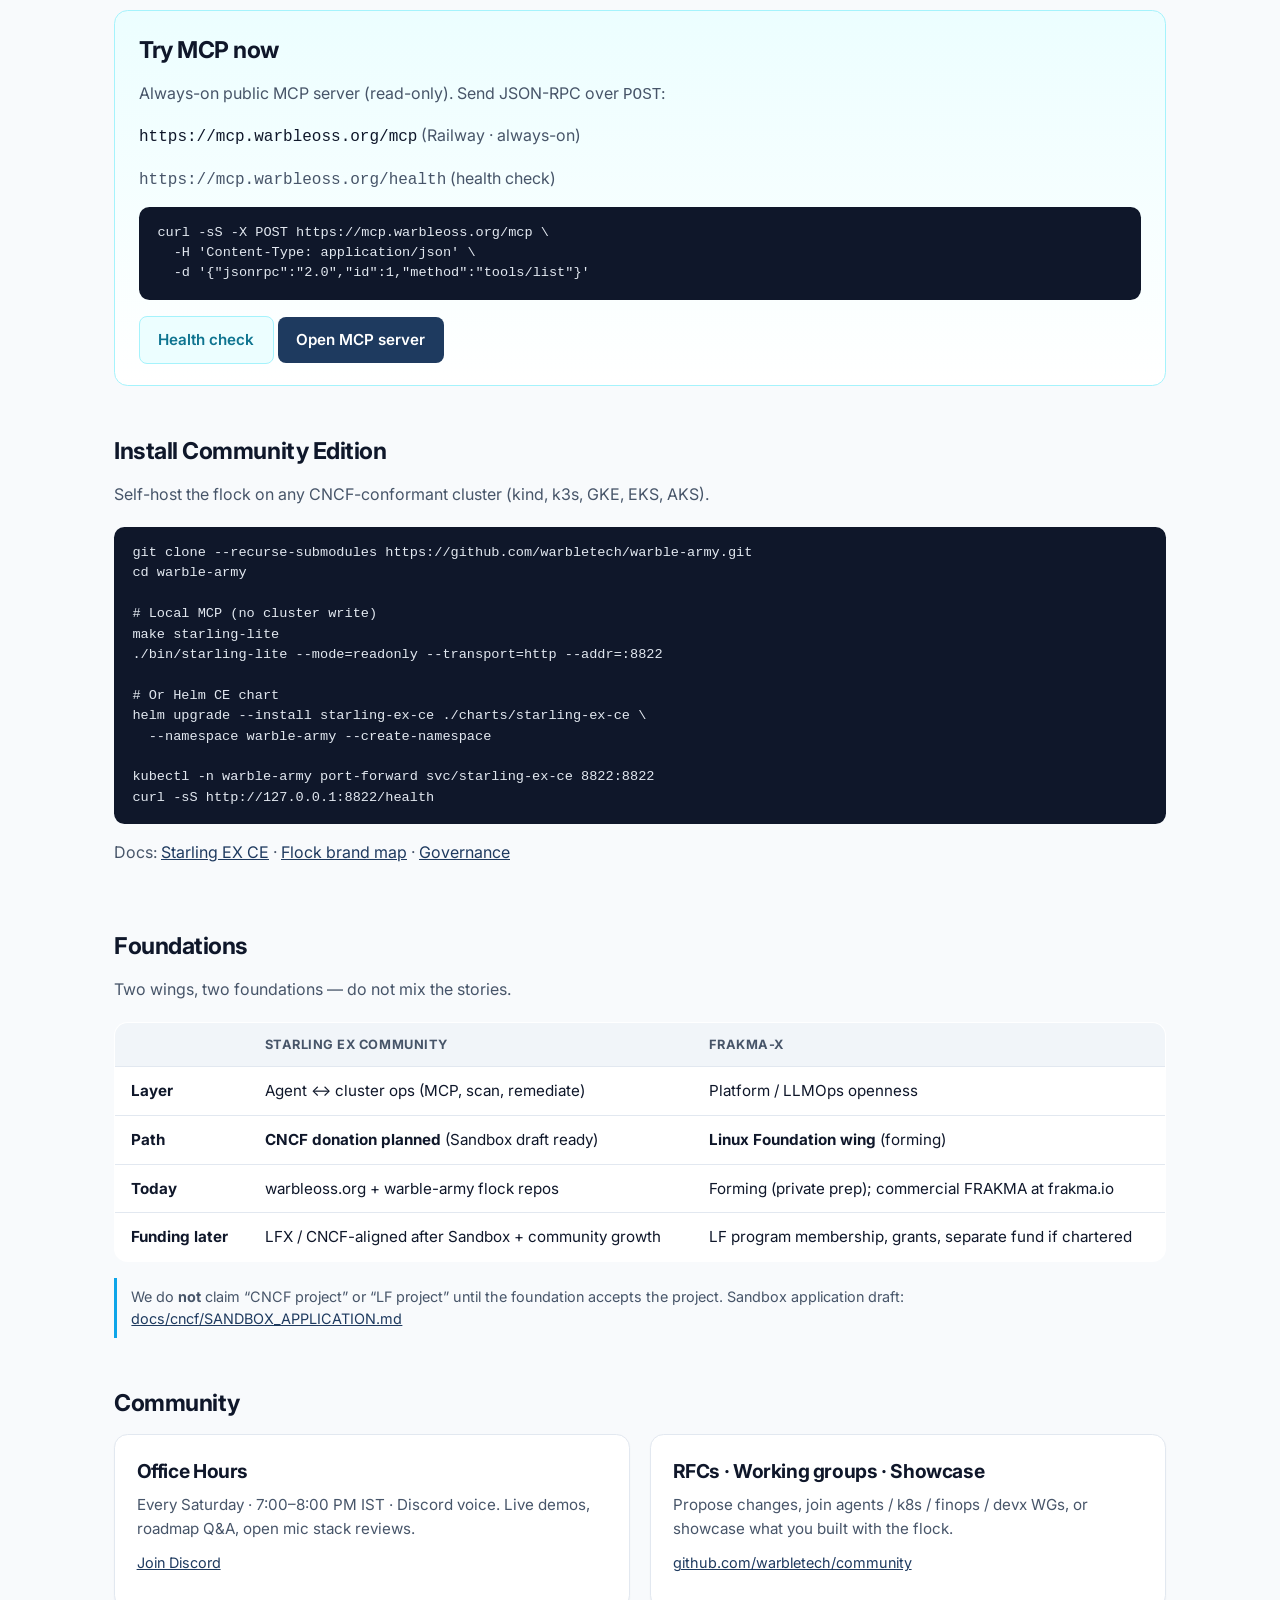
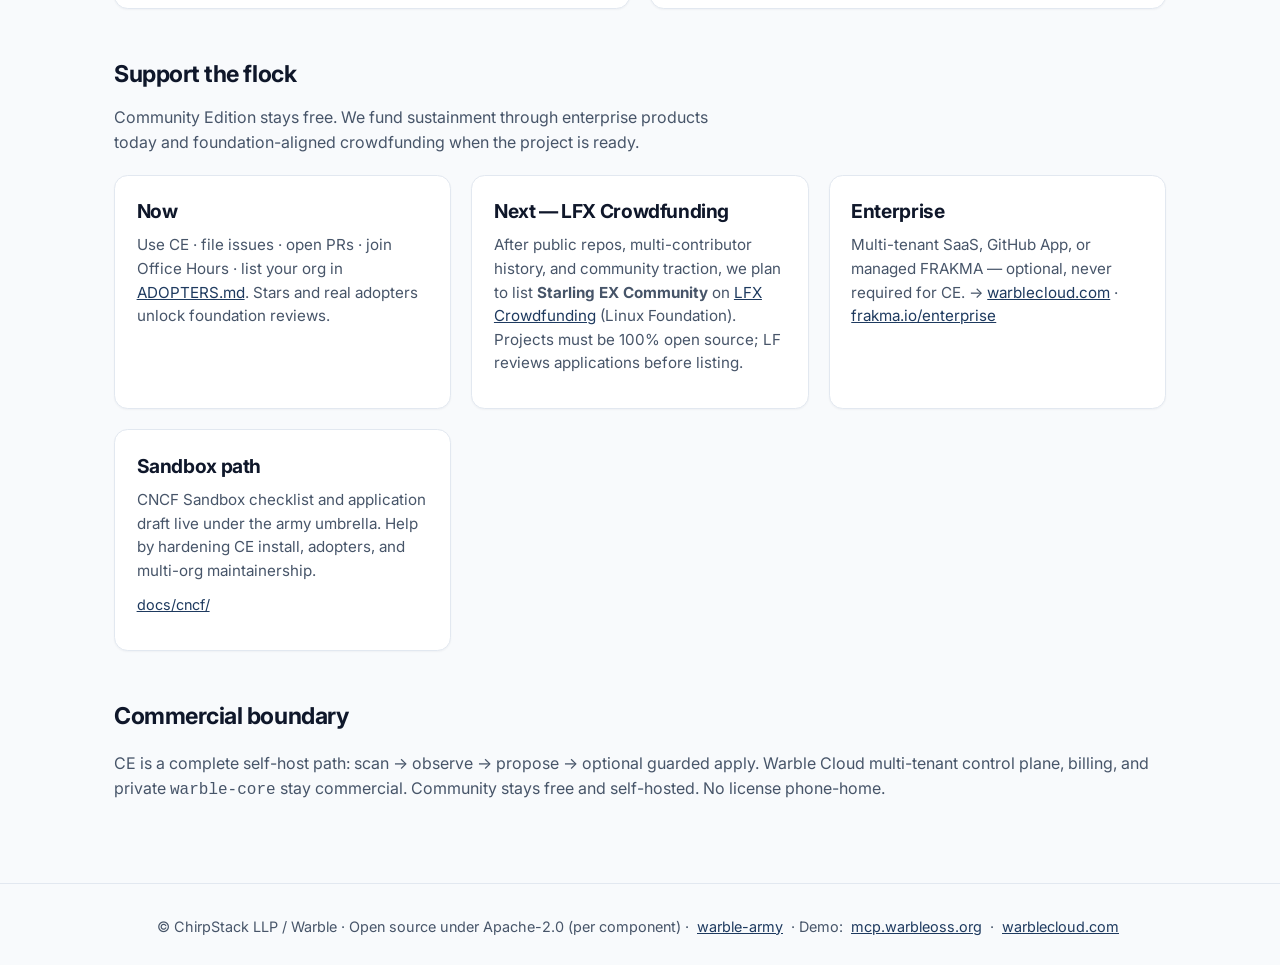
==== commit 3ffb902c: "feat: add flock submodules; move remaining links to warbletech - Add submodules repos/{shrikeops,her" ====
--- a/index.html
+++ b/index.html
@@ -307,14 +307,14 @@
       <img src="assets/shrike-ops-logo.jpg" alt="ShrikeOps logo" width="72" height="72" />
       <h2>ShrikeOps</h2>
       <p>Hunts misconfigurations, CVEs, and deprecated APIs. Impales findings on a scored report before they hit production.</p>
-      <p class="link-row"><a href="https://github.com/warble-tech/shrikeops">github.com/warble-tech/shrikeops</a></p>
+      <p class="link-row"><a href="https://github.com/warbletech/shrikeops">github.com/warbletech/shrikeops</a></p>
     </article>
     <article class="card">
       <span class="tag tag-heron">MCP</span>
       <img src="assets/heron-ops-logo.jpg" alt="Heron Ops logo" width="72" height="72" />
       <h2>Heron Ops</h2>
       <p>Kubernetes MCP server for live pods, logs, events, and metrics. Formerly SteadyHelm. Calm observation, precise tools for any agent IDE.</p>
-      <p class="link-row"><a href="https://github.com/warble-tech/heron-ops">github.com/warble-tech/heron-ops</a></p>
+      <p class="link-row"><a href="https://github.com/warbletech/heron-ops">github.com/warbletech/heron-ops</a></p>
     </article>
     <article class="card">
       <span class="tag tag-starling">CE</span>
@@ -336,16 +336,16 @@
         <span class="tag tag-easy">Good first</span>
         <h3>shrikeops-demo</h3>
         <p>Golden and bad Kubernetes manifests, Helm fixtures, CI scan demos. Perfect first PR: fix a fixture, improve a report sample, add a bad-case YAML.</p>
-        <p class="link-row"><a href="https://github.com/warble-tech/shrikeops-demo">Open shrikeops-demo</a></p>
+        <p class="link-row"><a href="https://github.com/warbletech/shrikeops-demo">Open shrikeops-demo</a></p>
       </article>
       <article class="card">
         <span class="tag tag-easy">Good first</span>
         <h3>ShrikeOps · Heron Ops</h3>
         <p>Small Go CLIs/MCP servers. Docs, flags, readonly tests, and scan rules land quickly. Label: <code>good-first-issue</code> on each repo.</p>
         <p class="link-row">
-          <a href="https://github.com/warble-tech/shrikeops">shrikeops</a>
+          <a href="https://github.com/warbletech/shrikeops">shrikeops</a>
           ·
-          <a href="https://github.com/warble-tech/heron-ops">heron-ops</a>
+          <a href="https://github.com/warbletech/heron-ops">heron-ops</a>
         </p>
       </article>
       <article class="card">
@@ -355,7 +355,7 @@
         <p class="link-row">
           <a href="https://github.com/warbletech/warbleoss.org">warbleoss.org</a>
           ·
-          <a href="https://github.com/warble-tech/community">community</a>
+          <a href="https://github.com/warbletech/community">community</a>
         </p>
       </article>
       <article class="card">
@@ -363,7 +363,7 @@
         <h3>warble-bootstrap</h3>
         <p>One-shot Rancher Desktop / k3s stack for local demos. Frakma-X (Linux Foundation wing) is forming separately — platform docs stay private until chartered.</p>
         <p class="link-row">
-          <a href="https://github.com/warble-tech/warble-bootstrap">github.com/warble-tech/warble-bootstrap</a>
+          <a href="https://github.com/warbletech/warble-bootstrap">github.com/warbletech/warble-bootstrap</a>
         </p>
       </article>
     </div>
@@ -373,10 +373,10 @@
     <div class="try-box">
       <h2>Try MCP now</h2>
       <p class="muted" style="margin-top:0">
-        Always-on public MCP (Railway) — independent of GKE. GKE demo still available as secondary:
+        Always-on public MCP server (read-only). Send JSON-RPC over <code>POST</code>:
       </p>
       <p><code>https://mcp.warbleoss.org/mcp</code> <span class="muted">(Railway · always-on)</span></p>
-      <p class="muted" style="margin:0.5rem 0 0"><code>https://starling-ex.frakma.io/lite/mcp</code> (GKE demo)</p>
+      <p class="muted" style="margin:0.5rem 0 0"><code>https://mcp.warbleoss.org/health</code> (health check)</p>
       <pre>curl -sS -X POST https://mcp.warbleoss.org/mcp \
   -H 'Content-Type: application/json' \
   -d '{"jsonrpc":"2.0","id":1,"method":"tools/list"}'</pre>
@@ -468,7 +468,7 @@
       <article class="card">
         <h3>RFCs · Working groups · Showcase</h3>
         <p>Propose changes, join agents / k8s / finops / devx WGs, or showcase what you built with the flock.</p>
-        <p class="link-row"><a href="https://github.com/warble-tech/community">github.com/warble-tech/community</a></p>
+        <p class="link-row"><a href="https://github.com/warbletech/community">github.com/warbletech/community</a></p>
       </article>
     </div>
   </section>
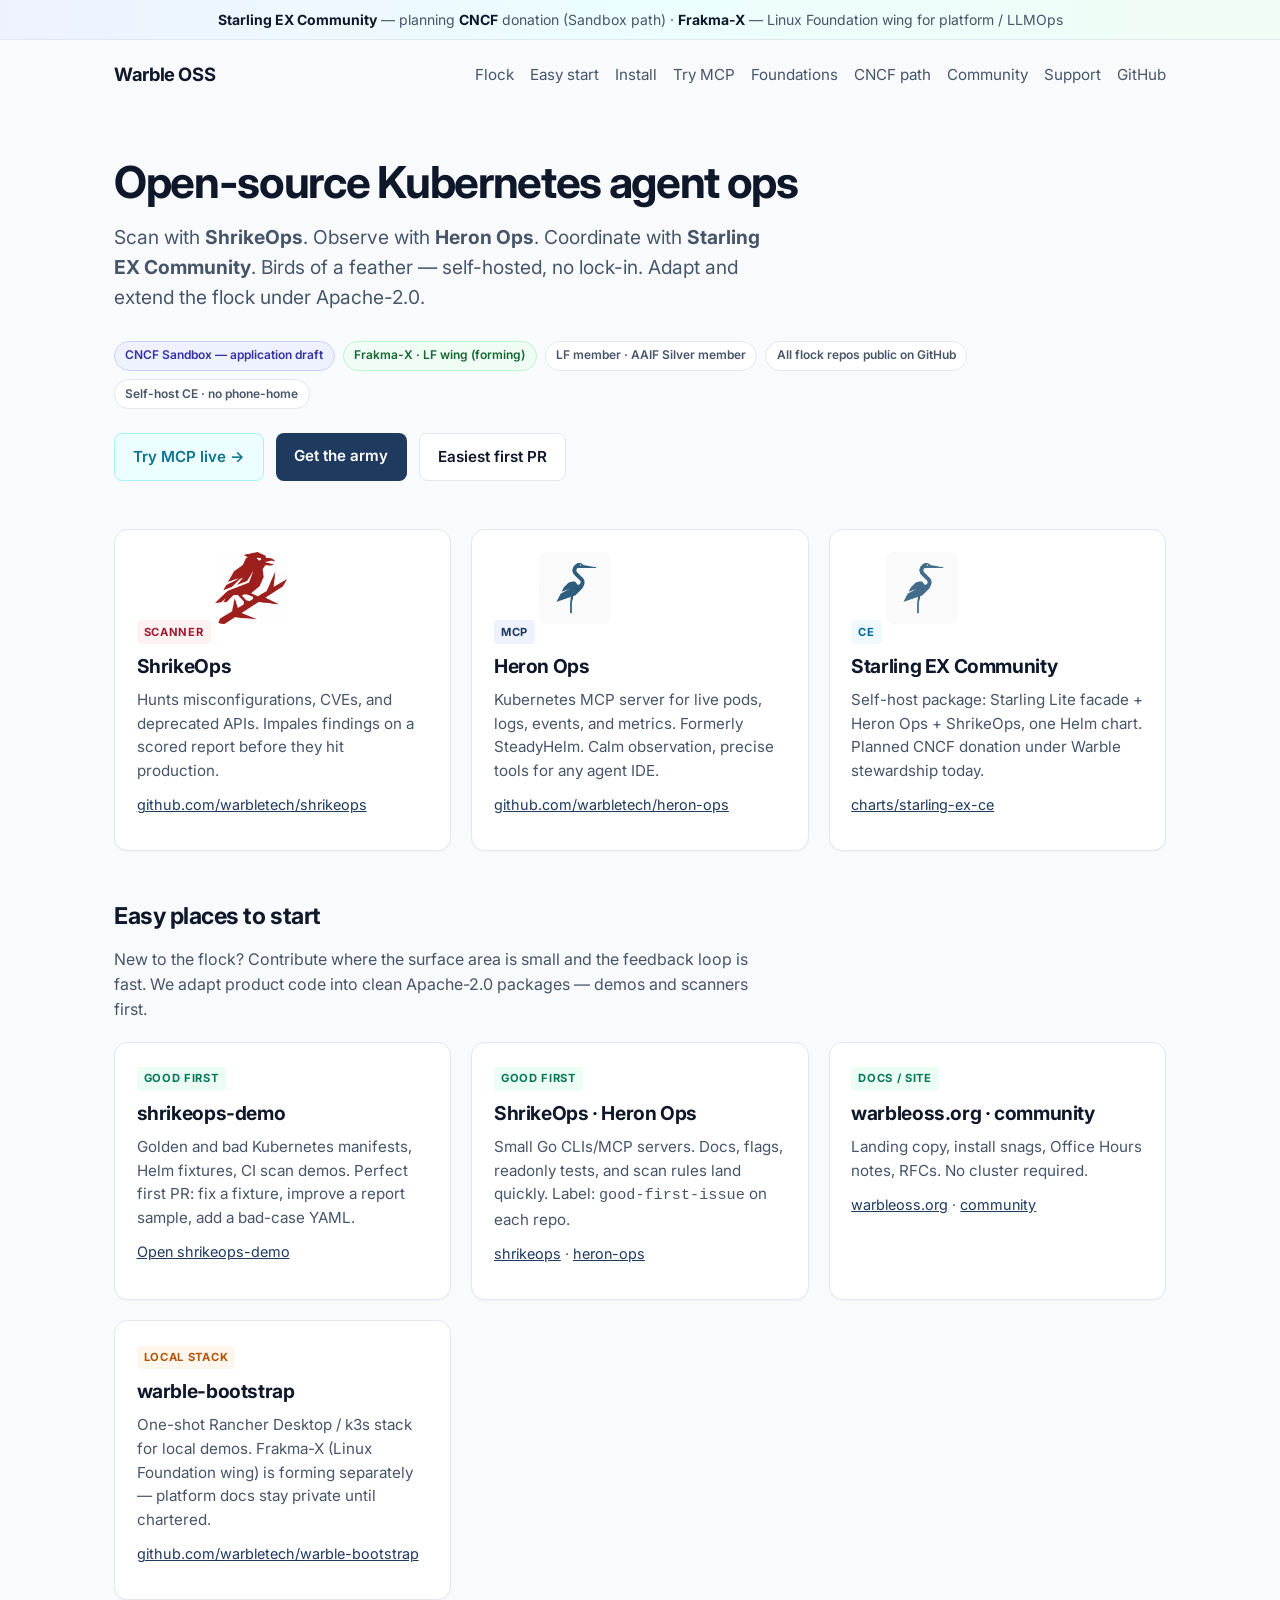
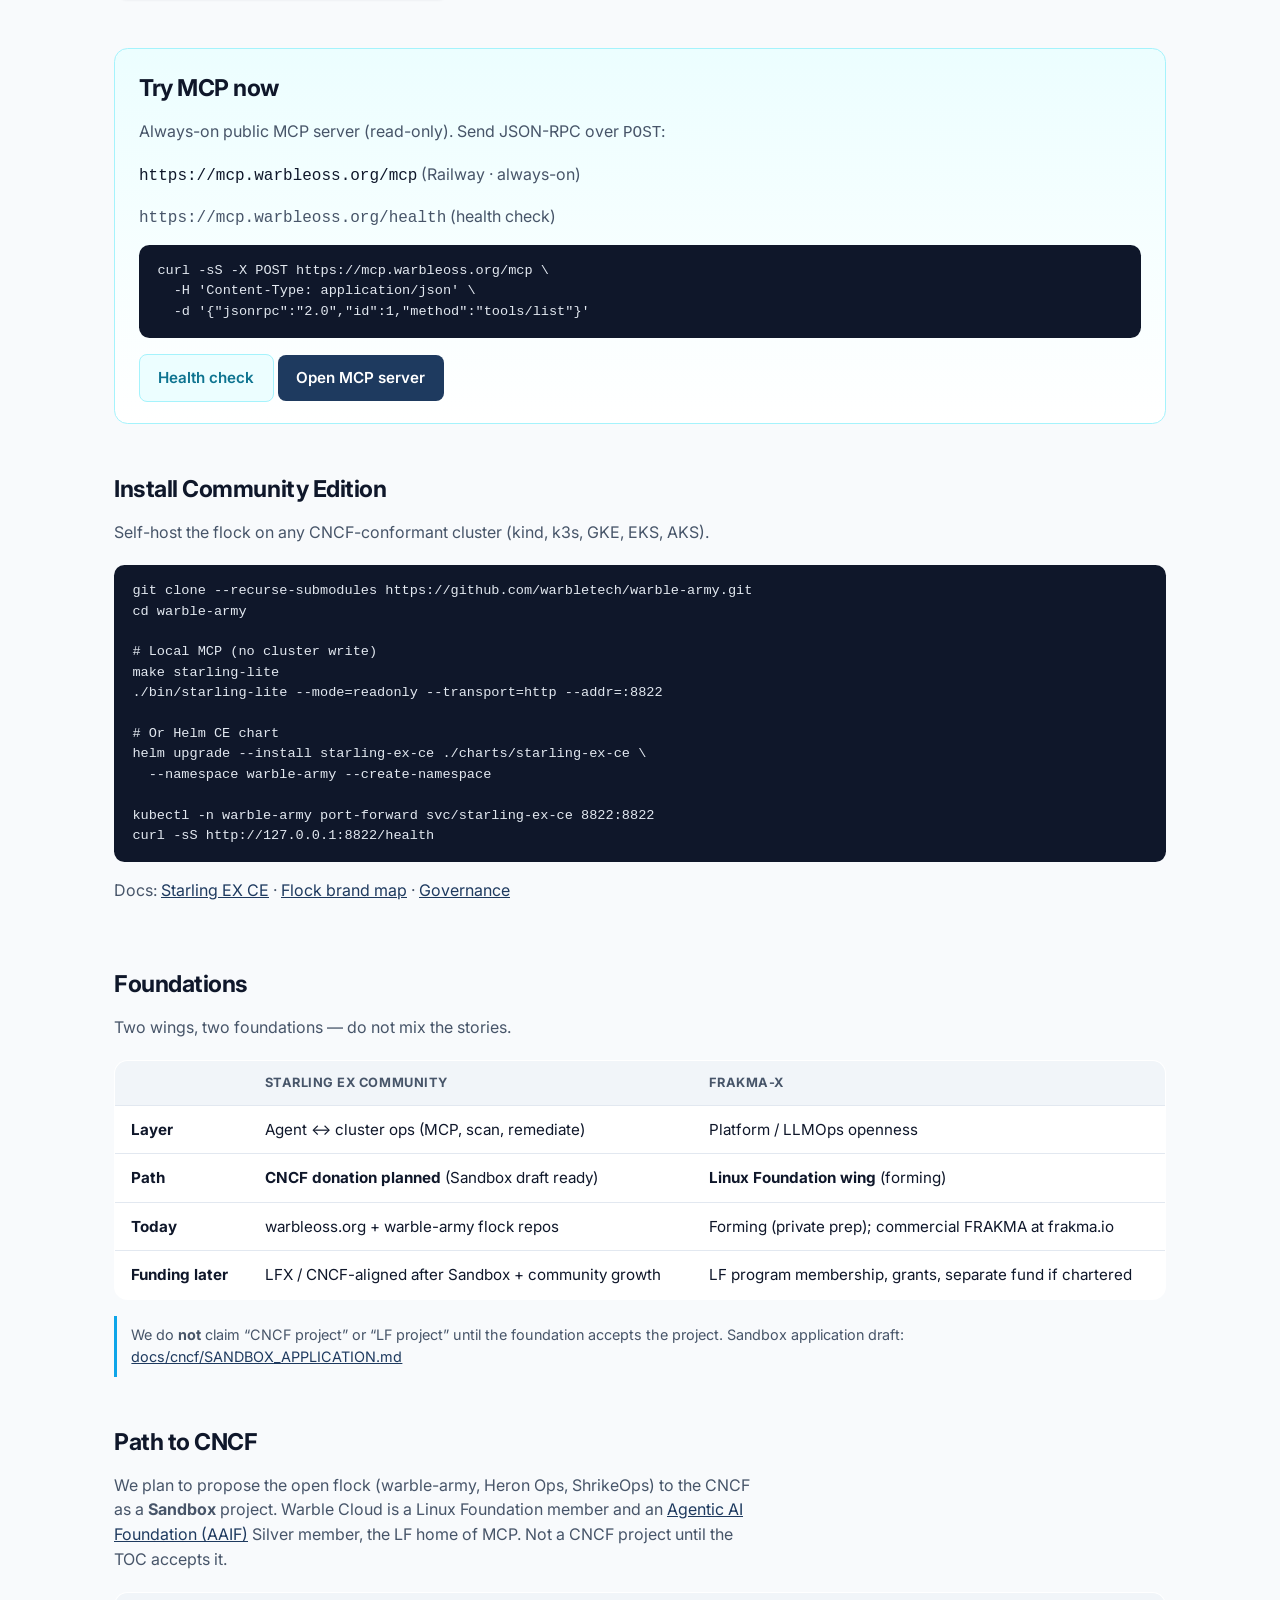
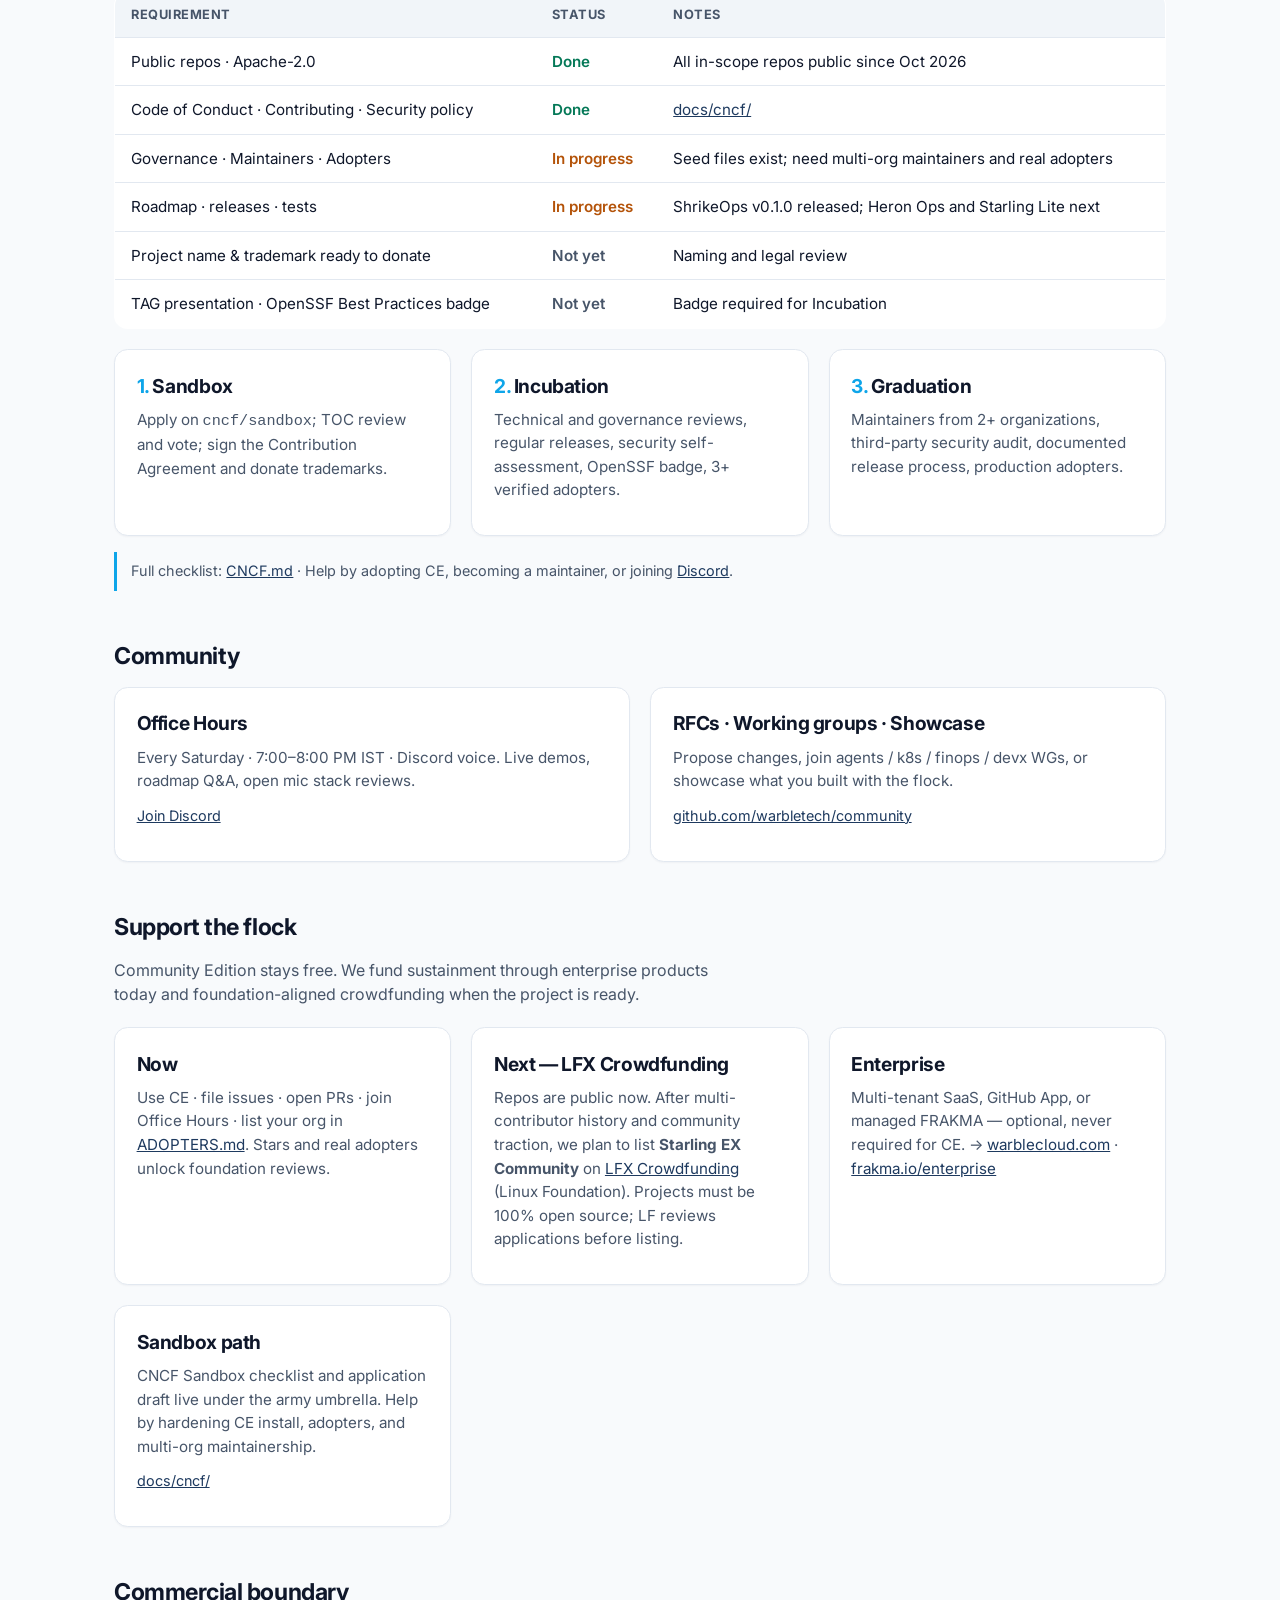
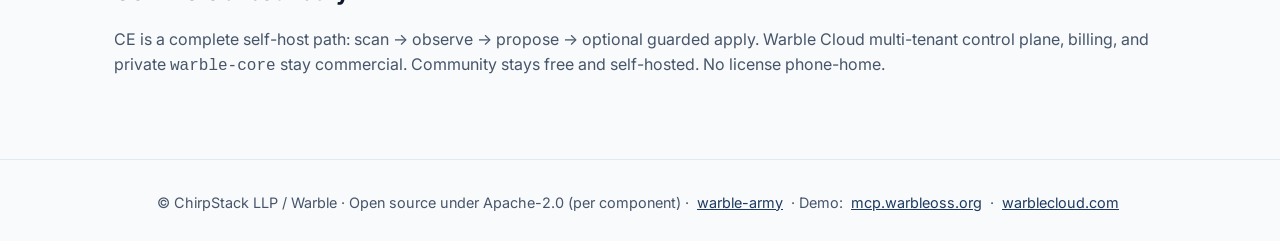
==== commit 43d81279: "feat: Path to CNCF section, new Discord invite, public-repo wording - Replace expired Discord invite" ====
--- a/index.html
+++ b/index.html
@@ -251,6 +251,16 @@
       padding: 0.5rem 0 0.5rem 0.9rem;
       margin: 1rem 0 0;
     }
+    .status { font-weight: 600; white-space: nowrap; }
+    .status-done { color: var(--ok); }
+    .status-wip { color: var(--warn); }
+    .status-todo { color: var(--muted); }
+    .steps { counter-reset: step; margin-top: 1.25rem; }
+    .steps .card h3::before {
+      counter-increment: step;
+      content: counter(step) ". ";
+      color: var(--accent);
+    }
     footer {
       border-top: 1px solid var(--border);
       margin-top: 1rem;
@@ -276,6 +286,7 @@
       <a href="#install">Install</a>
       <a href="#try">Try MCP</a>
       <a href="#foundations">Foundations</a>
+      <a href="#cncf">CNCF path</a>
       <a href="#community">Community</a>
       <a href="#support">Support</a>
       <a href="https://github.com/warbletech/warble-army">GitHub</a>
@@ -292,6 +303,8 @@
     <div class="pills" aria-label="Foundation status">
       <span class="pill pill-cncf">CNCF Sandbox — application draft</span>
       <span class="pill pill-lf">Frakma-X · LF wing (forming)</span>
+      <span class="pill">LF member · AAIF Silver member</span>
+      <span class="pill">All flock repos public on GitHub</span>
       <span class="pill">Self-host CE · no phone-home</span>
     </div>
     <div class="cta">
@@ -456,14 +469,59 @@
     </p>
   </section>
 
+  <section class="block" id="cncf">
+    <h2>Path to CNCF</h2>
+    <p class="lede">
+      We plan to propose the open flock (warble-army, Heron Ops, ShrikeOps) to the CNCF as a
+      <strong>Sandbox</strong> project. Warble Cloud is a Linux Foundation member and an
+      <a href="https://aaif.io">Agentic AI Foundation (AAIF)</a> Silver member, the LF home of MCP.
+      Not a CNCF project until the TOC accepts it.
+    </p>
+    <table class="simple">
+      <thead>
+        <tr>
+          <th scope="col">Requirement</th>
+          <th scope="col">Status</th>
+          <th scope="col">Notes</th>
+        </tr>
+      </thead>
+      <tbody>
+        <tr><td>Public repos · Apache-2.0</td><td class="status status-done">Done</td><td>All in-scope repos public since Oct 2026</td></tr>
+        <tr><td>Code of Conduct · Contributing · Security policy</td><td class="status status-done">Done</td><td><a href="https://github.com/warbletech/warble-army/tree/main/docs/cncf">docs/cncf/</a></td></tr>
+        <tr><td>Governance · Maintainers · Adopters</td><td class="status status-wip">In progress</td><td>Seed files exist; need multi-org maintainers and real adopters</td></tr>
+        <tr><td>Roadmap · releases · tests</td><td class="status status-wip">In progress</td><td>ShrikeOps v0.1.0 released; Heron Ops and Starling Lite next</td></tr>
+        <tr><td>Project name &amp; trademark ready to donate</td><td class="status status-todo">Not yet</td><td>Naming and legal review</td></tr>
+        <tr><td>TAG presentation · OpenSSF Best Practices badge</td><td class="status status-todo">Not yet</td><td>Badge required for Incubation</td></tr>
+      </tbody>
+    </table>
+    <div class="grid-2 steps">
+      <article class="card">
+        <h3>Sandbox</h3>
+        <p>Apply on <code>cncf/sandbox</code>; TOC review and vote; sign the Contribution Agreement and donate trademarks.</p>
+      </article>
+      <article class="card">
+        <h3>Incubation</h3>
+        <p>Technical and governance reviews, regular releases, security self-assessment, OpenSSF badge, 3+ verified adopters.</p>
+      </article>
+      <article class="card">
+        <h3>Graduation</h3>
+        <p>Maintainers from 2+ organizations, third-party security audit, documented release process, production adopters.</p>
+      </article>
+    </div>
+    <p class="note">
+      Full checklist:
+      <a href="https://github.com/warbletech/warbleoss.org/blob/main/CNCF.md">CNCF.md</a>
+      · Help by adopting CE, becoming a maintainer, or joining <a href="https://discord.gg/kAfR57mVDX">Discord</a>.
+    </p>
+  </section>
+
   <section class="block" id="community">
     <h2>Community</h2>
     <div class="grid-2">
       <article class="card">
         <h3>Office Hours</h3>
         <p>Every Saturday · 7:00–8:00 PM IST · Discord voice. Live demos, roadmap Q&amp;A, open mic stack reviews.</p>
-        <!-- TODO: replace expired Discord invite -->
-        <p class="link-row"><a href="https://discord.gg/WHsJkEFTt">Join Discord</a></p>
+        <p class="link-row"><a href="https://discord.gg/kAfR57mVDX">Join Discord</a></p>
       </article>
       <article class="card">
         <h3>RFCs · Working groups · Showcase</h3>
@@ -490,7 +548,7 @@
       <article class="card">
         <h3>Next — LFX Crowdfunding</h3>
         <p>
-          After public repos, multi-contributor history, and community traction, we plan to list
+          Repos are public now. After multi-contributor history and community traction, we plan to list
           <strong>Starling EX Community</strong> on
           <a href="https://crowdfunding.lfx.linuxfoundation.org/">LFX Crowdfunding</a>
           (Linux Foundation). Projects must be 100% open source; LF reviews applications before listing.
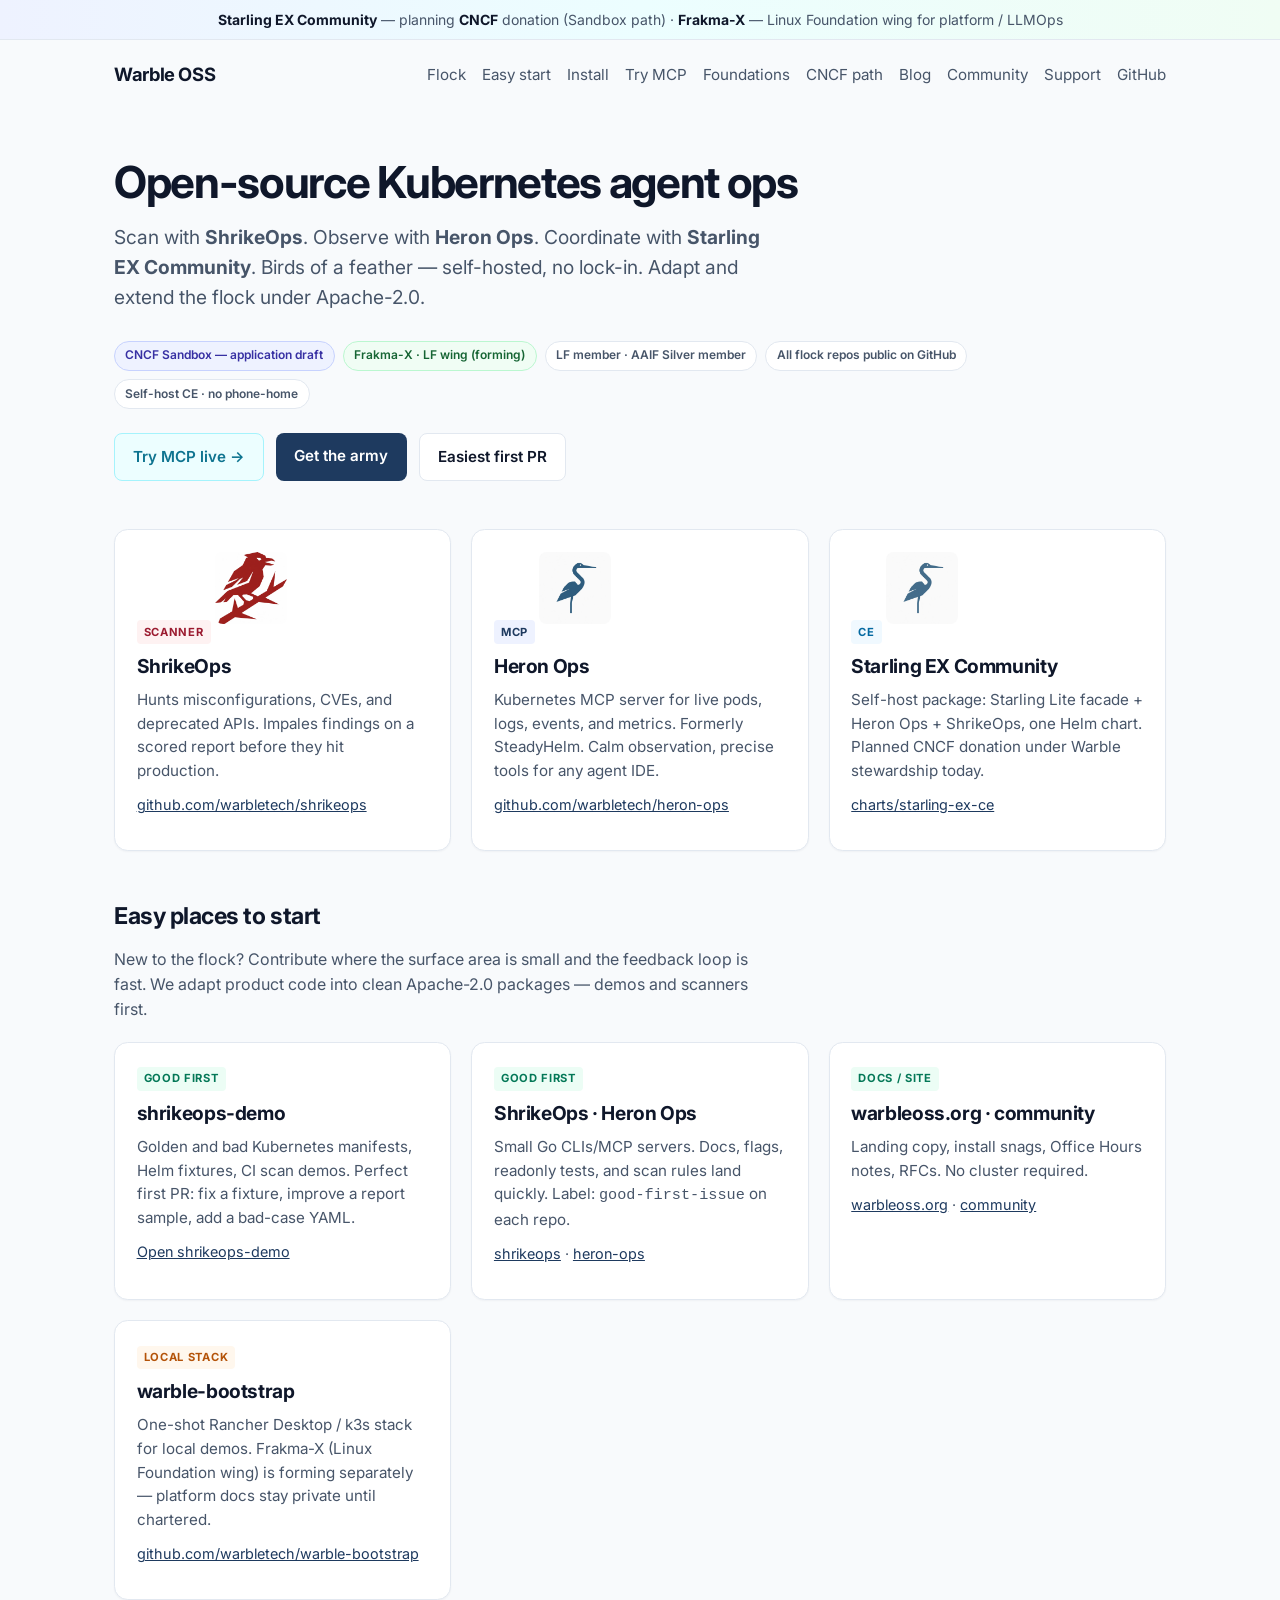
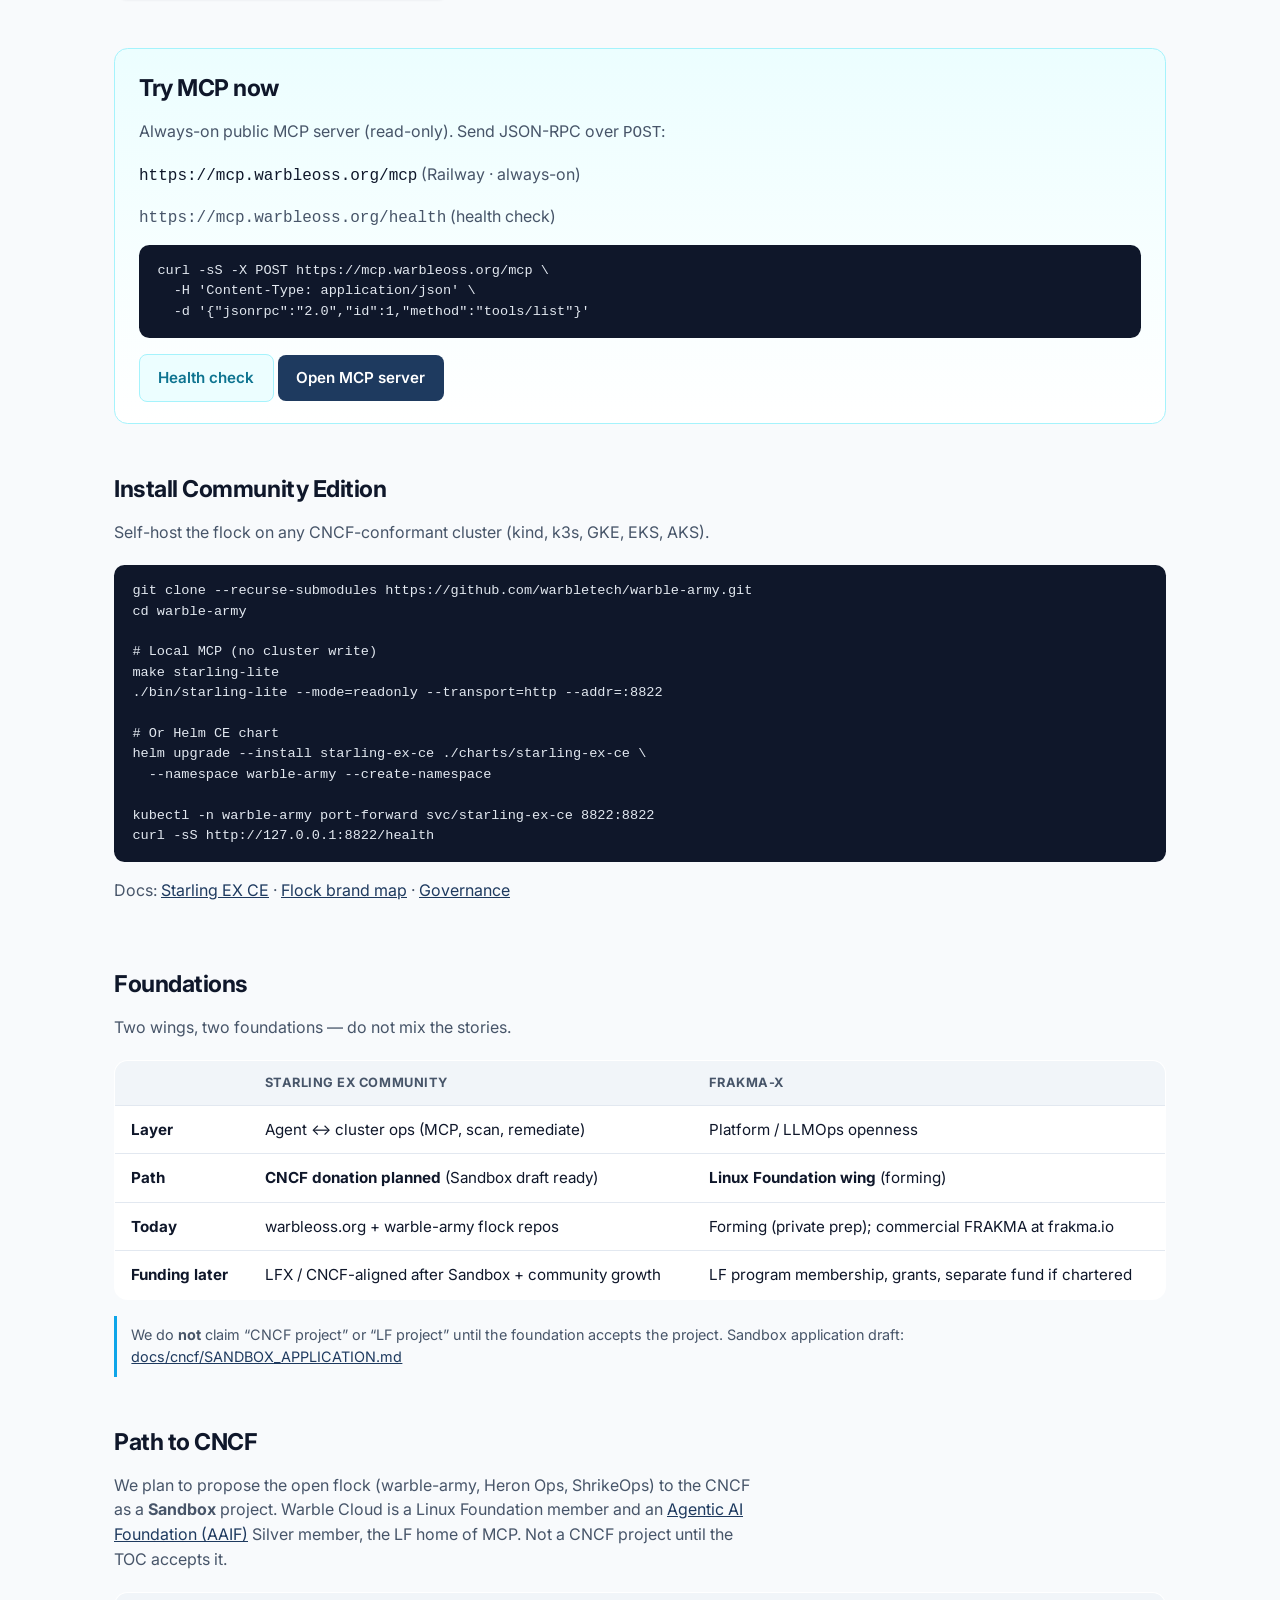
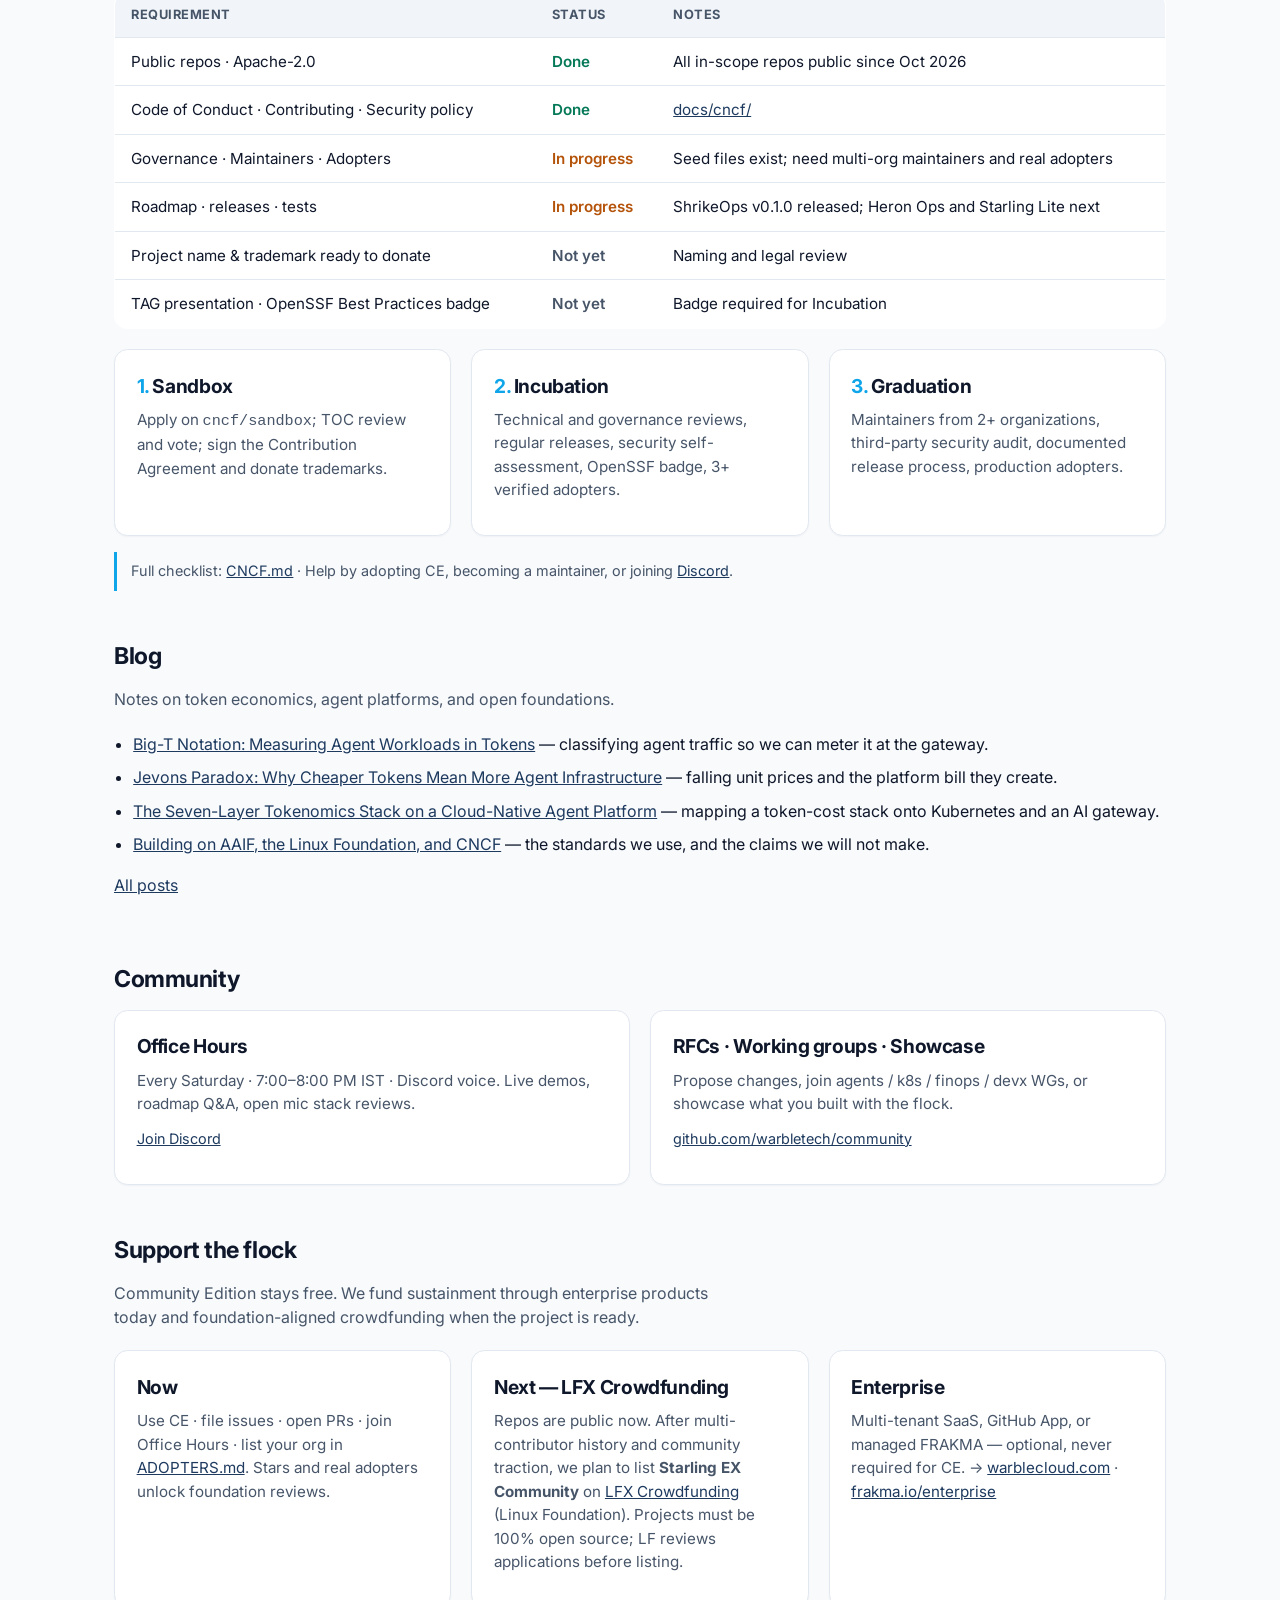
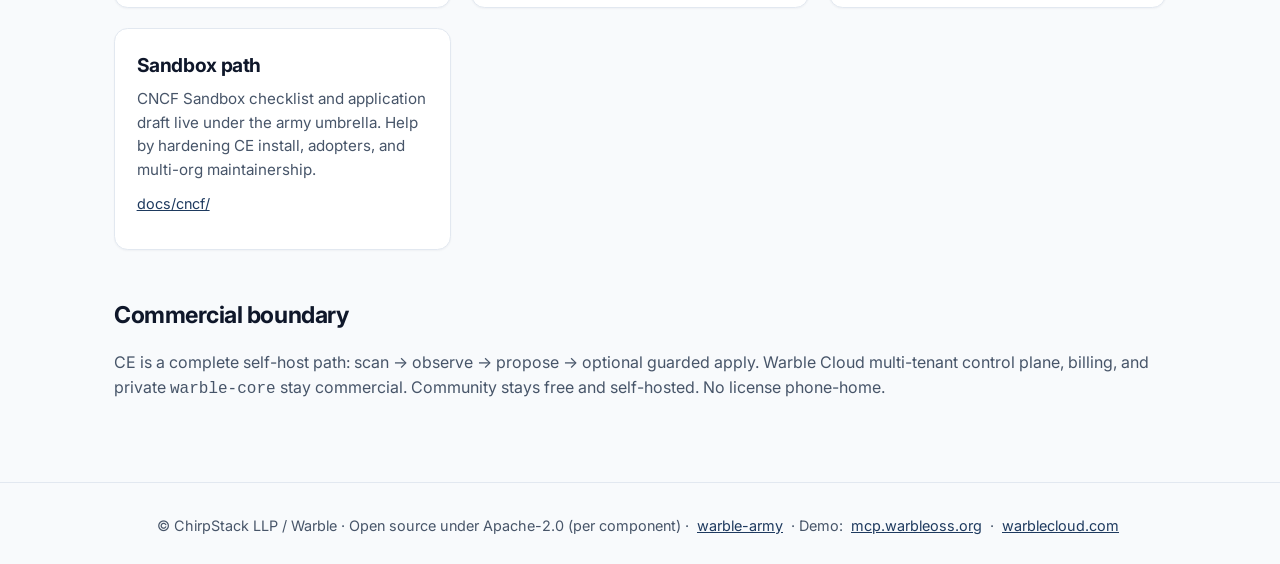
==== commit bda09078: "feat: add tokenomics foundations blog series Four founder posts on Big-T notation, Jevons paradox, t" ====
--- a/index.html
+++ b/index.html
@@ -270,6 +270,9 @@
       text-align: center;
     }
     footer a { margin: 0 0.25rem; }
+    .block ul { padding-left: 1.2rem; }
+    .block li { margin: 0 0 0.55rem; }
+
   </style>
 </head>
 <body>
@@ -287,6 +290,7 @@
       <a href="#try">Try MCP</a>
       <a href="#foundations">Foundations</a>
       <a href="#cncf">CNCF path</a>
+      <a href="/blog/">Blog</a>
       <a href="#community">Community</a>
       <a href="#support">Support</a>
       <a href="https://github.com/warbletech/warble-army">GitHub</a>
@@ -515,6 +519,20 @@
     </p>
   </section>
 
+  <section class="block" id="blog">
+    <h2>Blog</h2>
+    <p class="lede">
+      Notes on token economics, agent platforms, and open foundations.
+    </p>
+    <ul>
+      <li><a href="/blog/big-t-notation-for-agent-workloads.html">Big-T Notation: Measuring Agent Workloads in Tokens</a> — classifying agent traffic so we can meter it at the gateway.</li>
+      <li><a href="/blog/jevons-paradox-and-agent-infrastructure.html">Jevons Paradox: Why Cheaper Tokens Mean More Agent Infrastructure</a> — falling unit prices and the platform bill they create.</li>
+      <li><a href="/blog/seven-layer-tokenomics-on-a-cloud-native-agent-platform.html">The Seven-Layer Tokenomics Stack on a Cloud-Native Agent Platform</a> — mapping a token-cost stack onto Kubernetes and an AI gateway.</li>
+      <li><a href="/blog/building-on-aaif-linux-foundation-and-cncf.html">Building on AAIF, the Linux Foundation, and CNCF</a> — the standards we use, and the claims we will not make.</li>
+    </ul>
+    <p><a href="/blog/">All posts</a></p>
+  </section>
+
   <section class="block" id="community">
     <h2>Community</h2>
     <div class="grid-2">
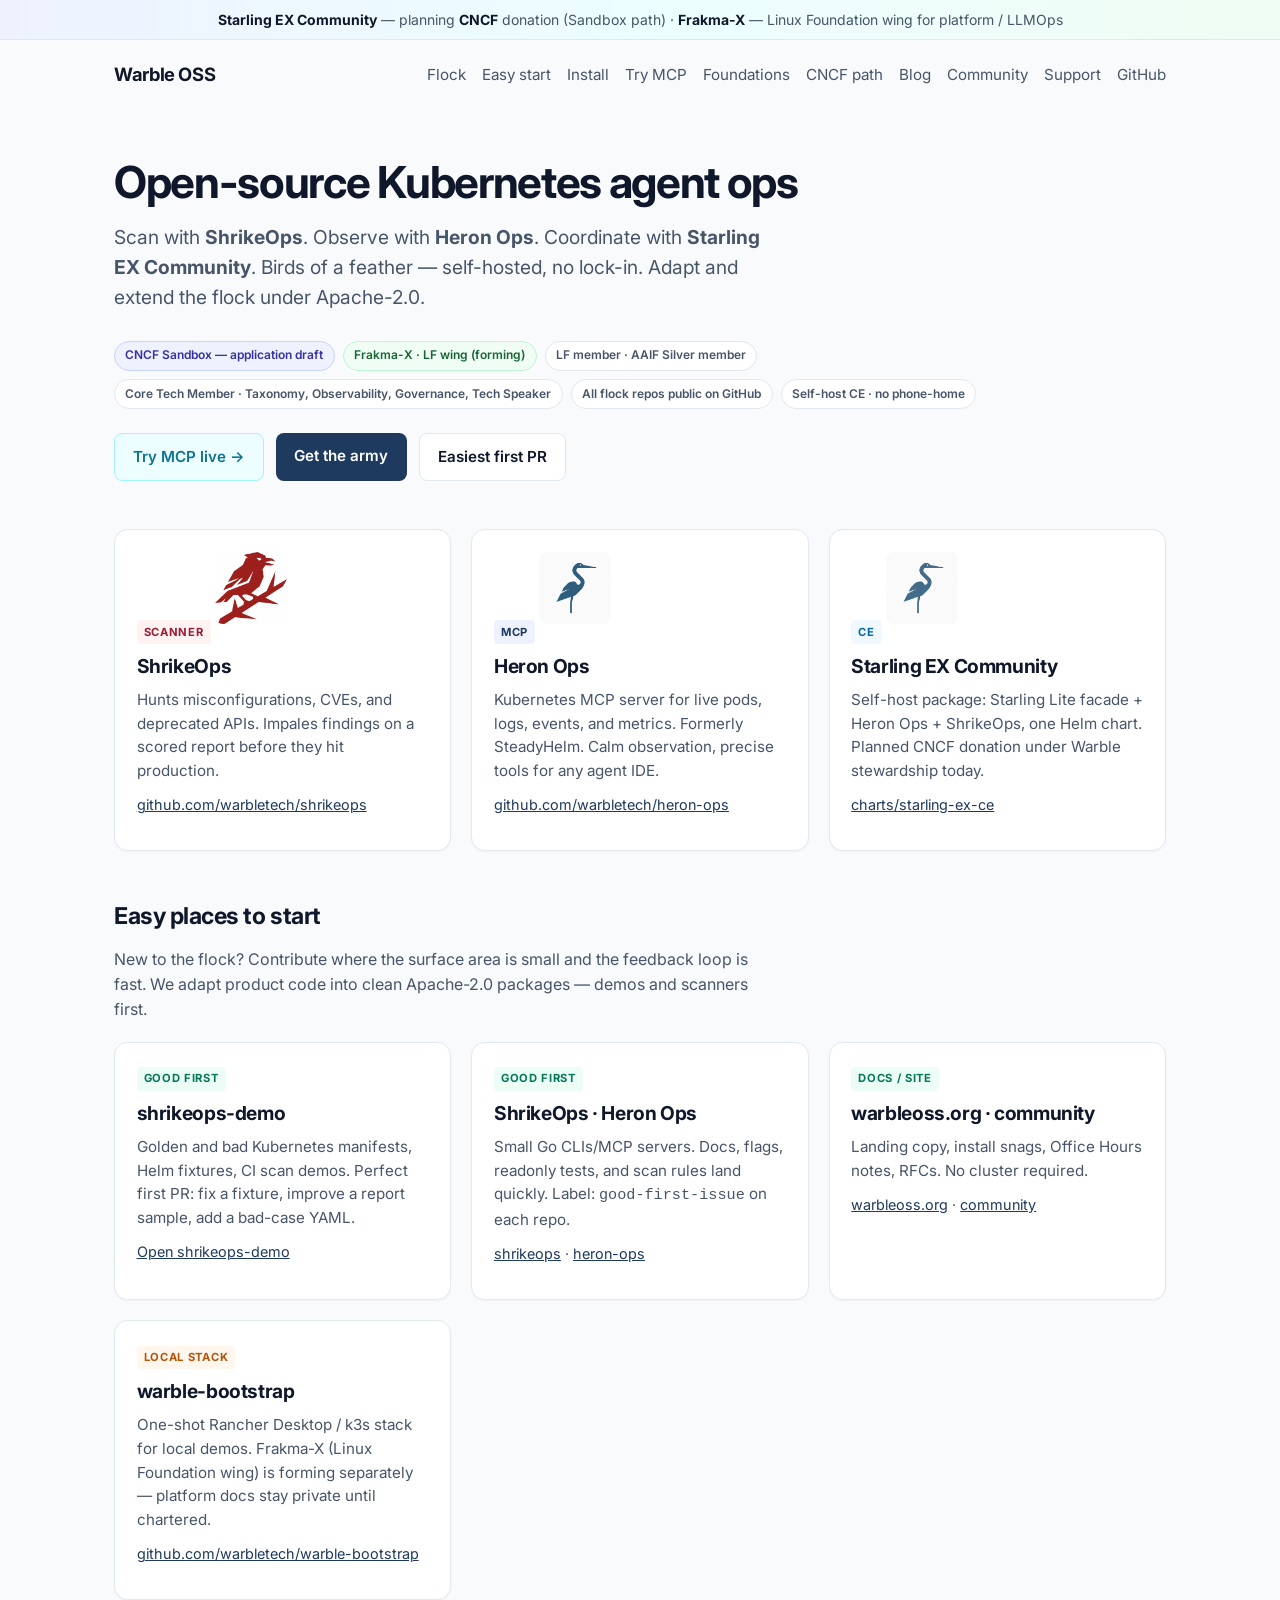
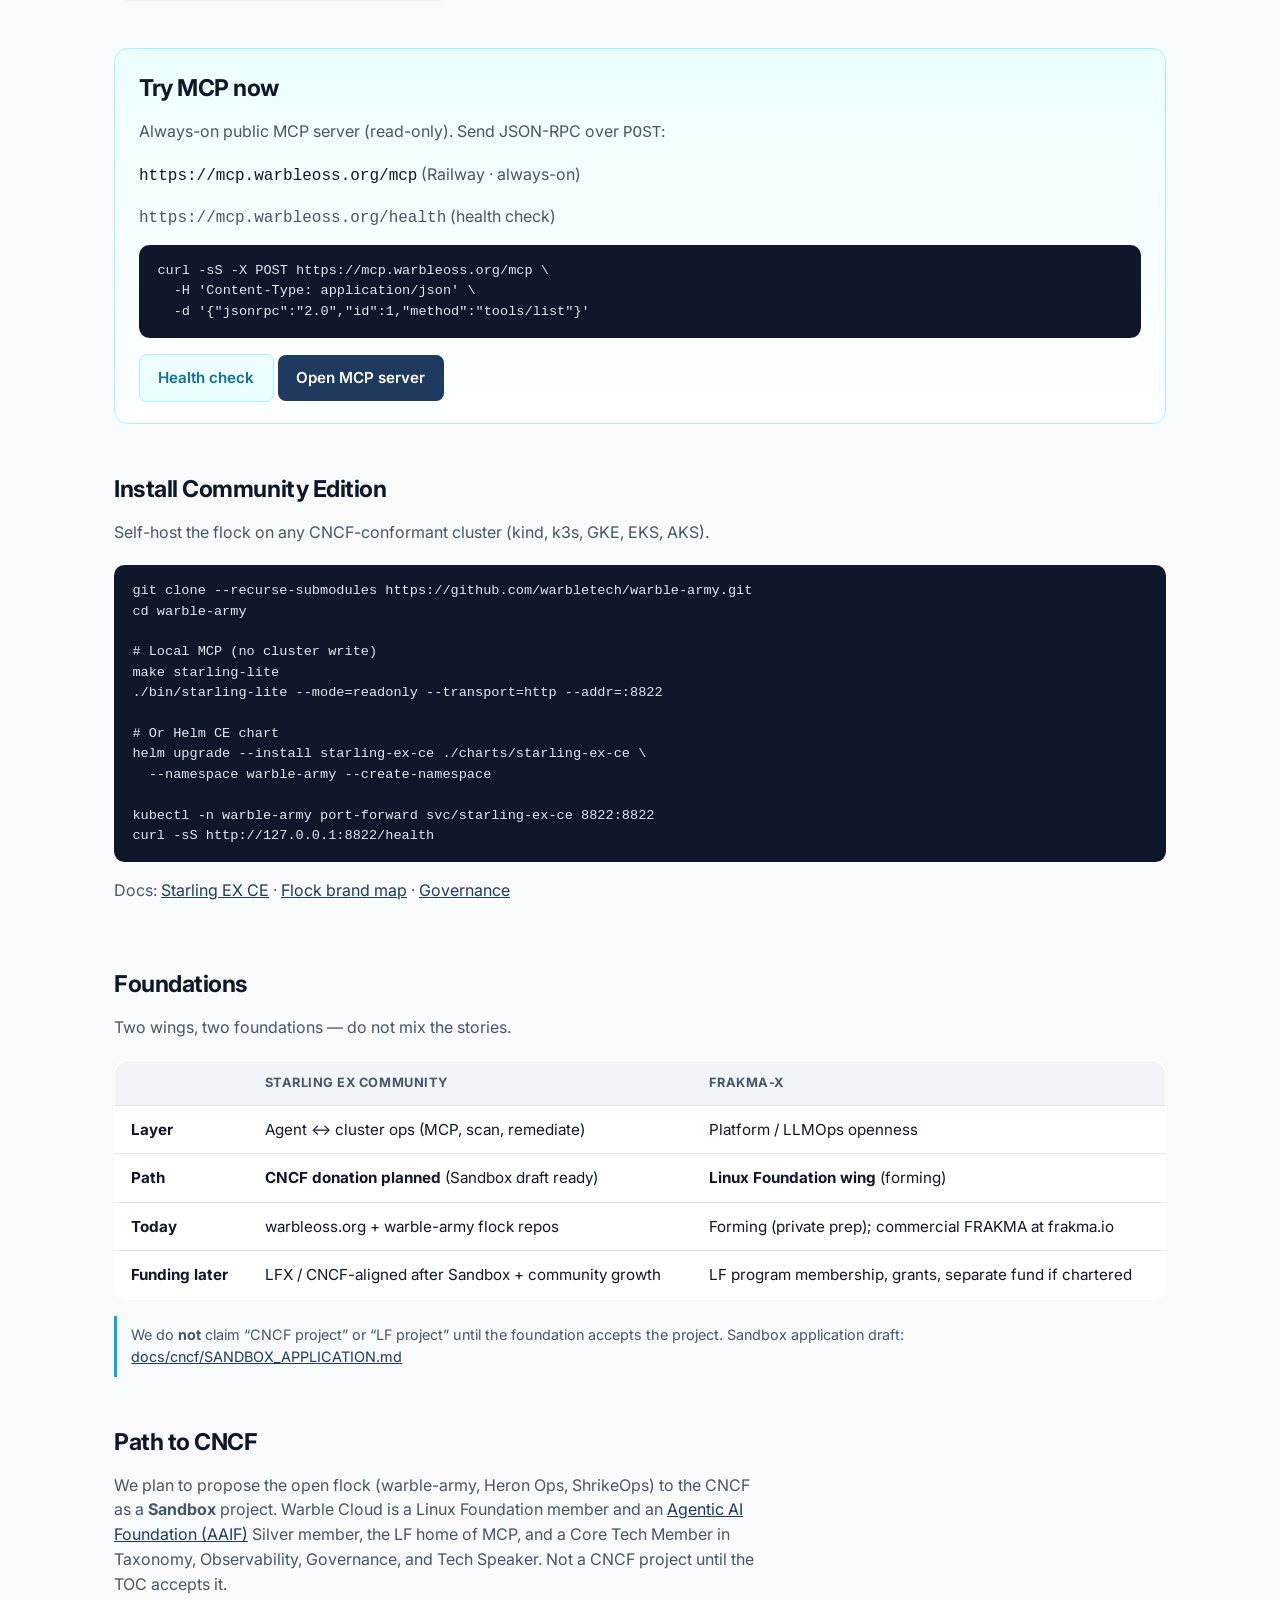
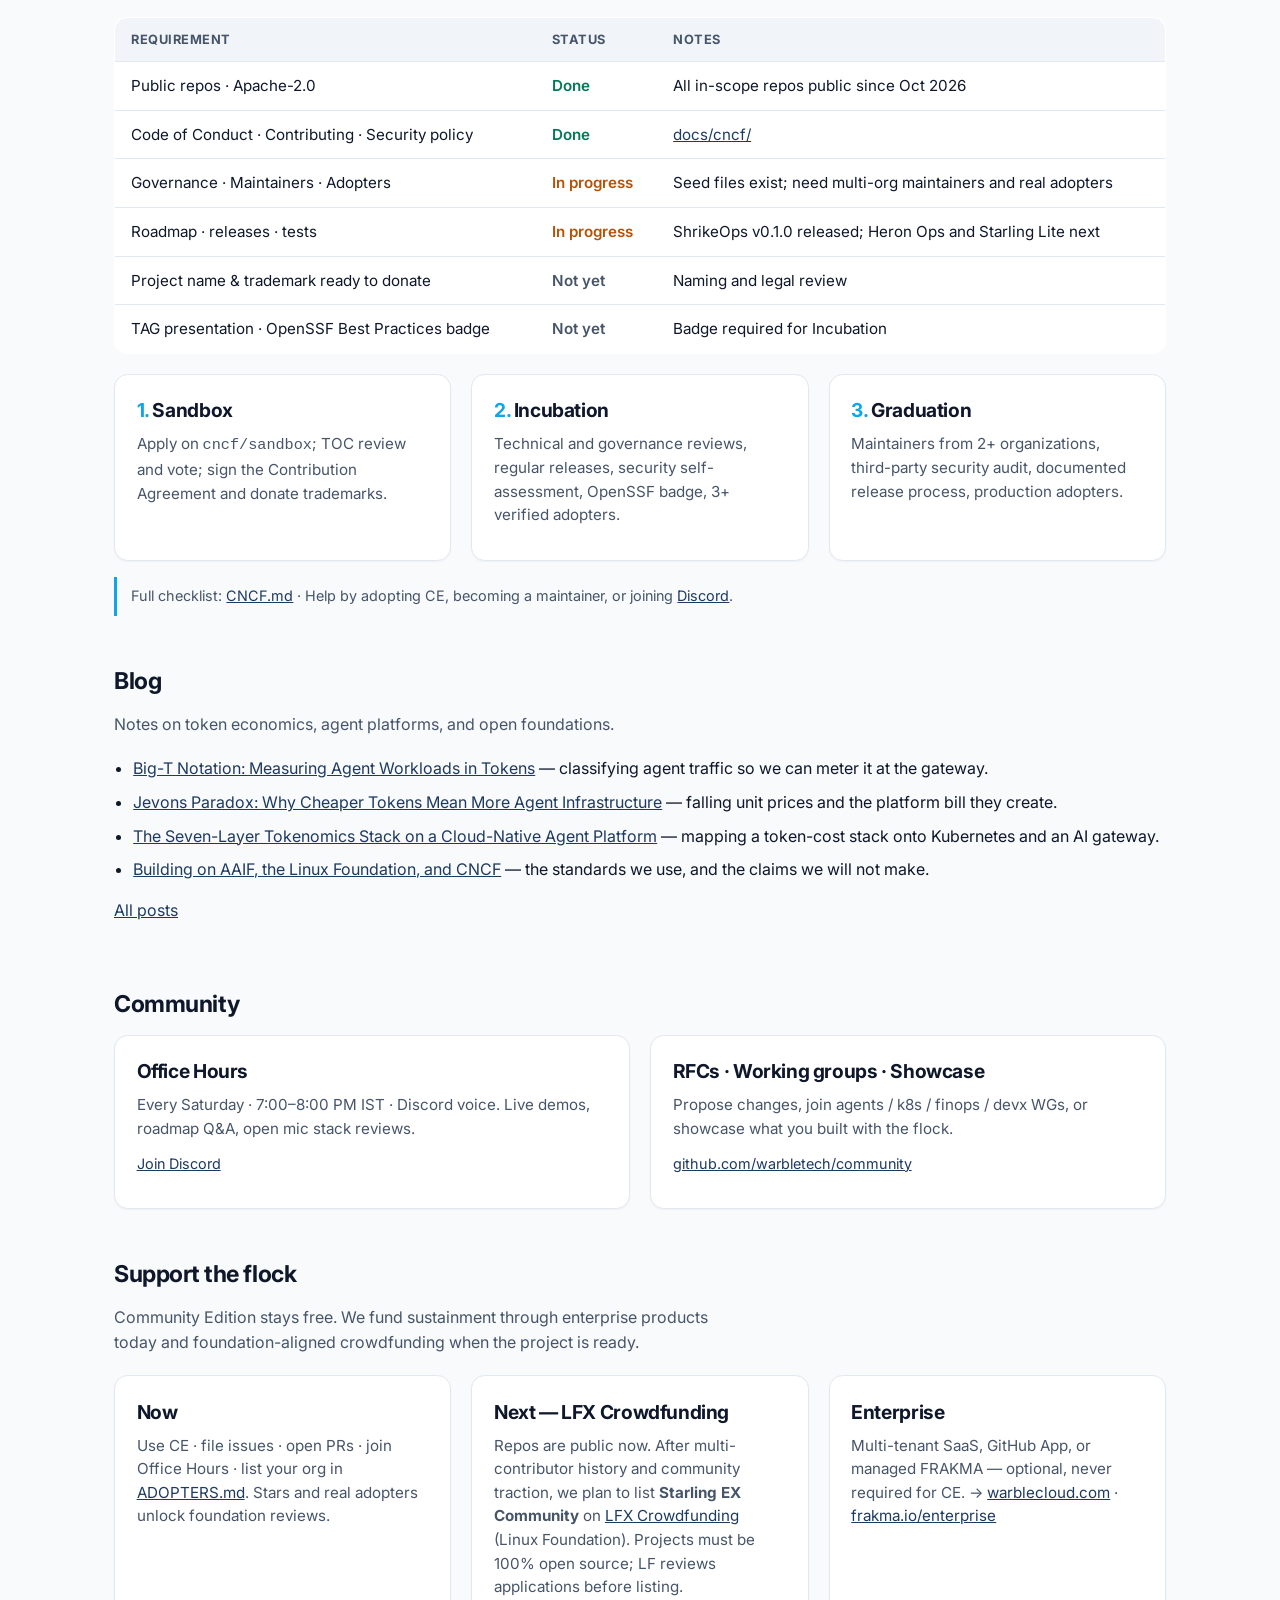
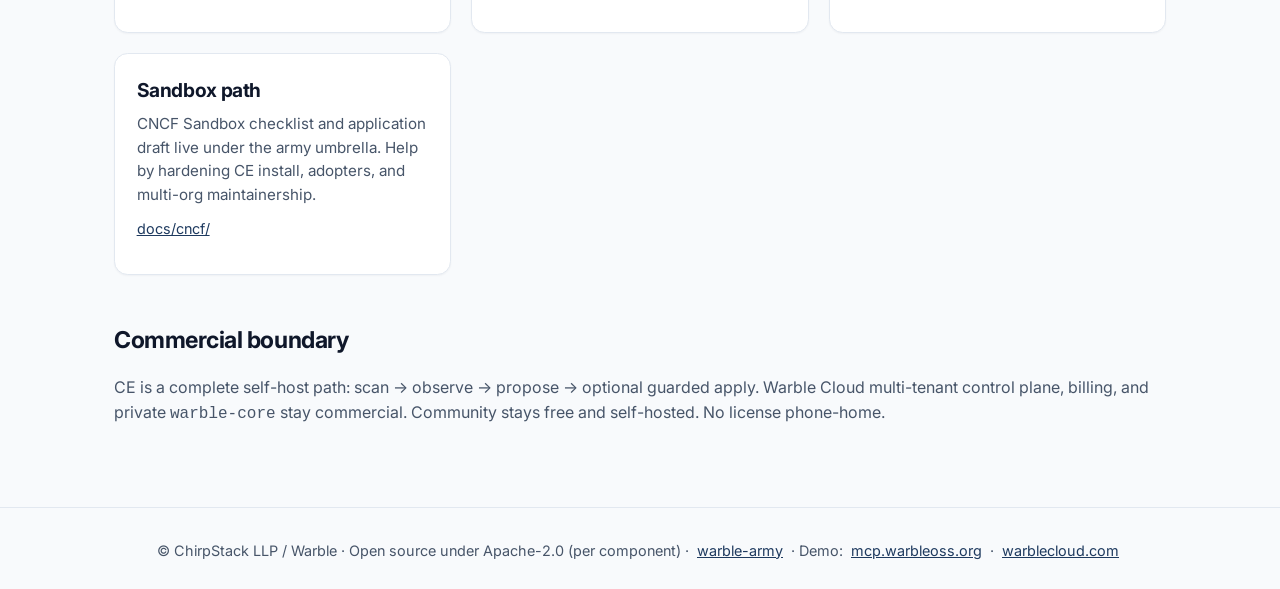
==== commit af37bb37: "copy: drop membership certification disclaimer; add Core Tech Member line Remove the 'not a certific" ====
--- a/index.html
+++ b/index.html
@@ -308,6 +308,7 @@
       <span class="pill pill-cncf">CNCF Sandbox — application draft</span>
       <span class="pill pill-lf">Frakma-X · LF wing (forming)</span>
       <span class="pill">LF member · AAIF Silver member</span>
+      <span class="pill">Core Tech Member · Taxonomy, Observability, Governance, Tech Speaker</span>
       <span class="pill">All flock repos public on GitHub</span>
       <span class="pill">Self-host CE · no phone-home</span>
     </div>
@@ -478,7 +479,8 @@
     <p class="lede">
       We plan to propose the open flock (warble-army, Heron Ops, ShrikeOps) to the CNCF as a
       <strong>Sandbox</strong> project. Warble Cloud is a Linux Foundation member and an
-      <a href="https://aaif.io">Agentic AI Foundation (AAIF)</a> Silver member, the LF home of MCP.
+      <a href="https://aaif.io">Agentic AI Foundation (AAIF)</a> Silver member, the LF home of MCP,
+      and a Core Tech Member in Taxonomy, Observability, Governance, and Tech Speaker.
       Not a CNCF project until the TOC accepts it.
     </p>
     <table class="simple">
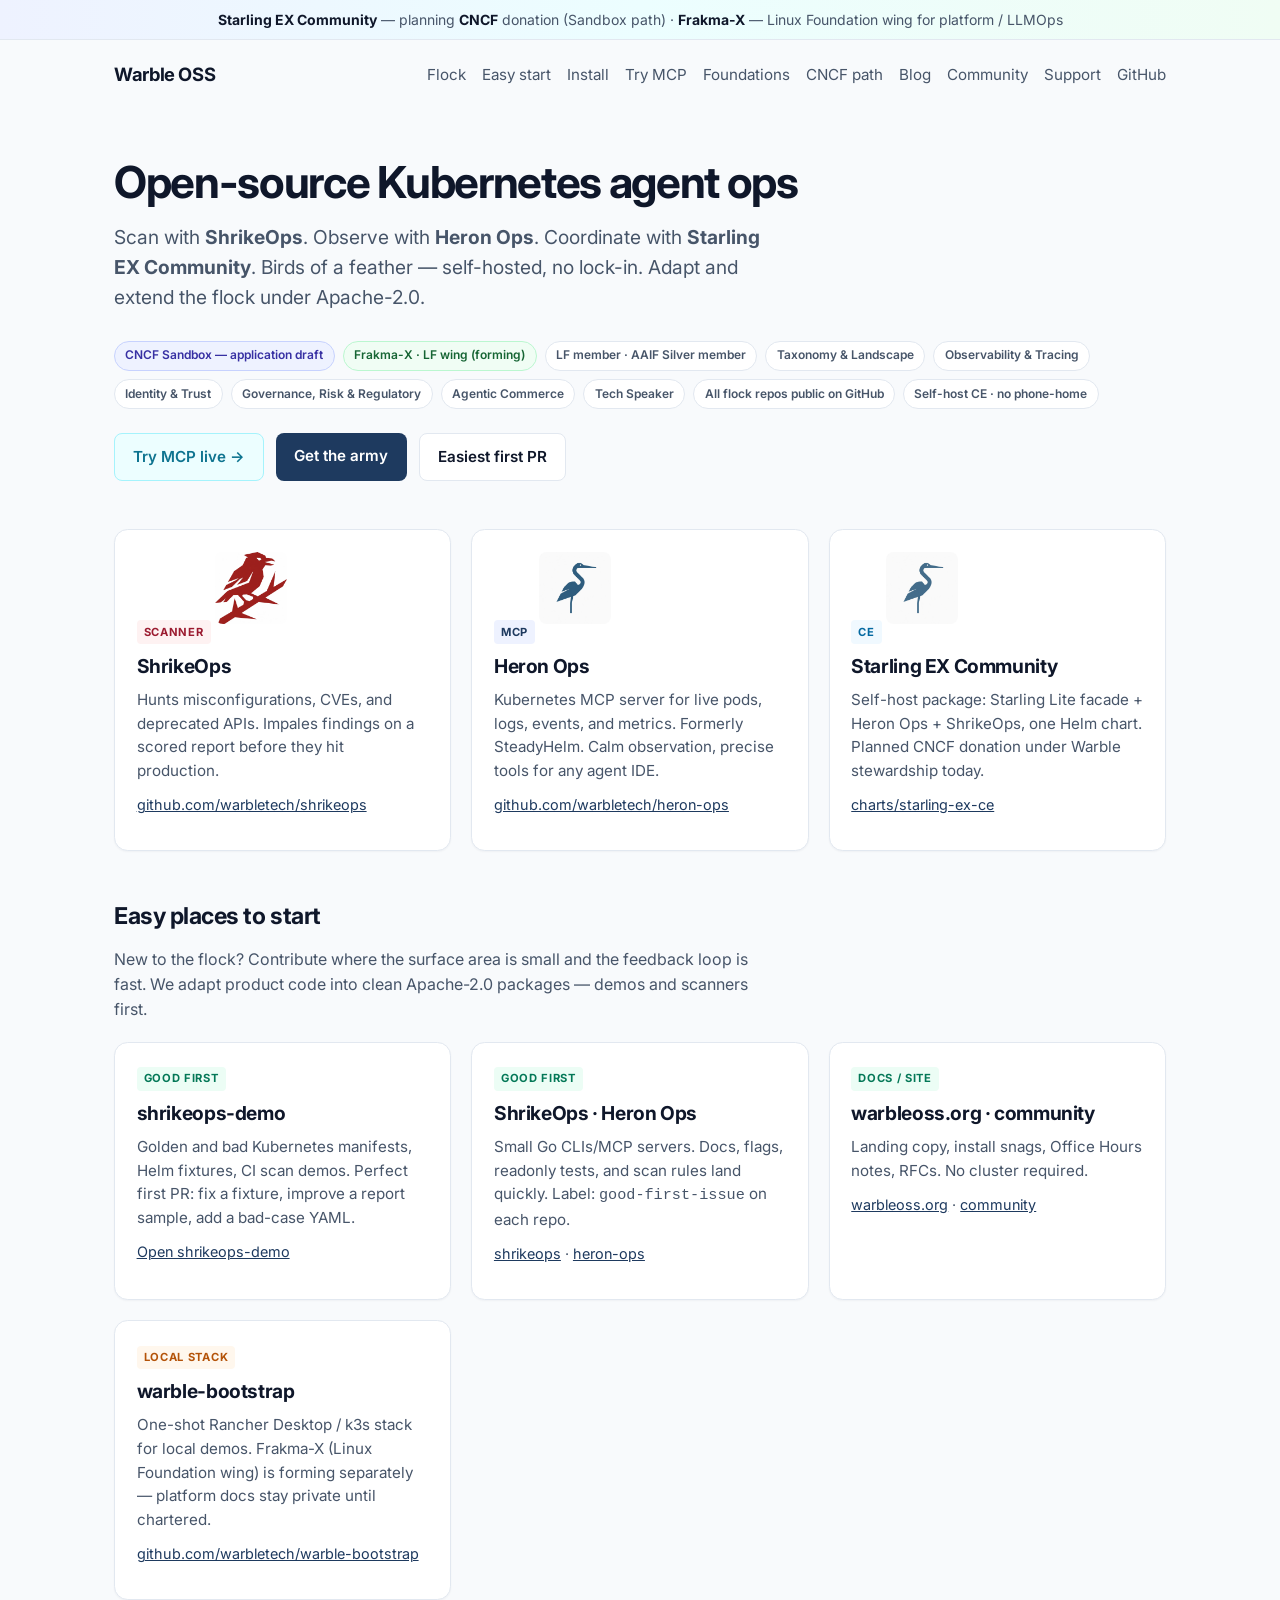
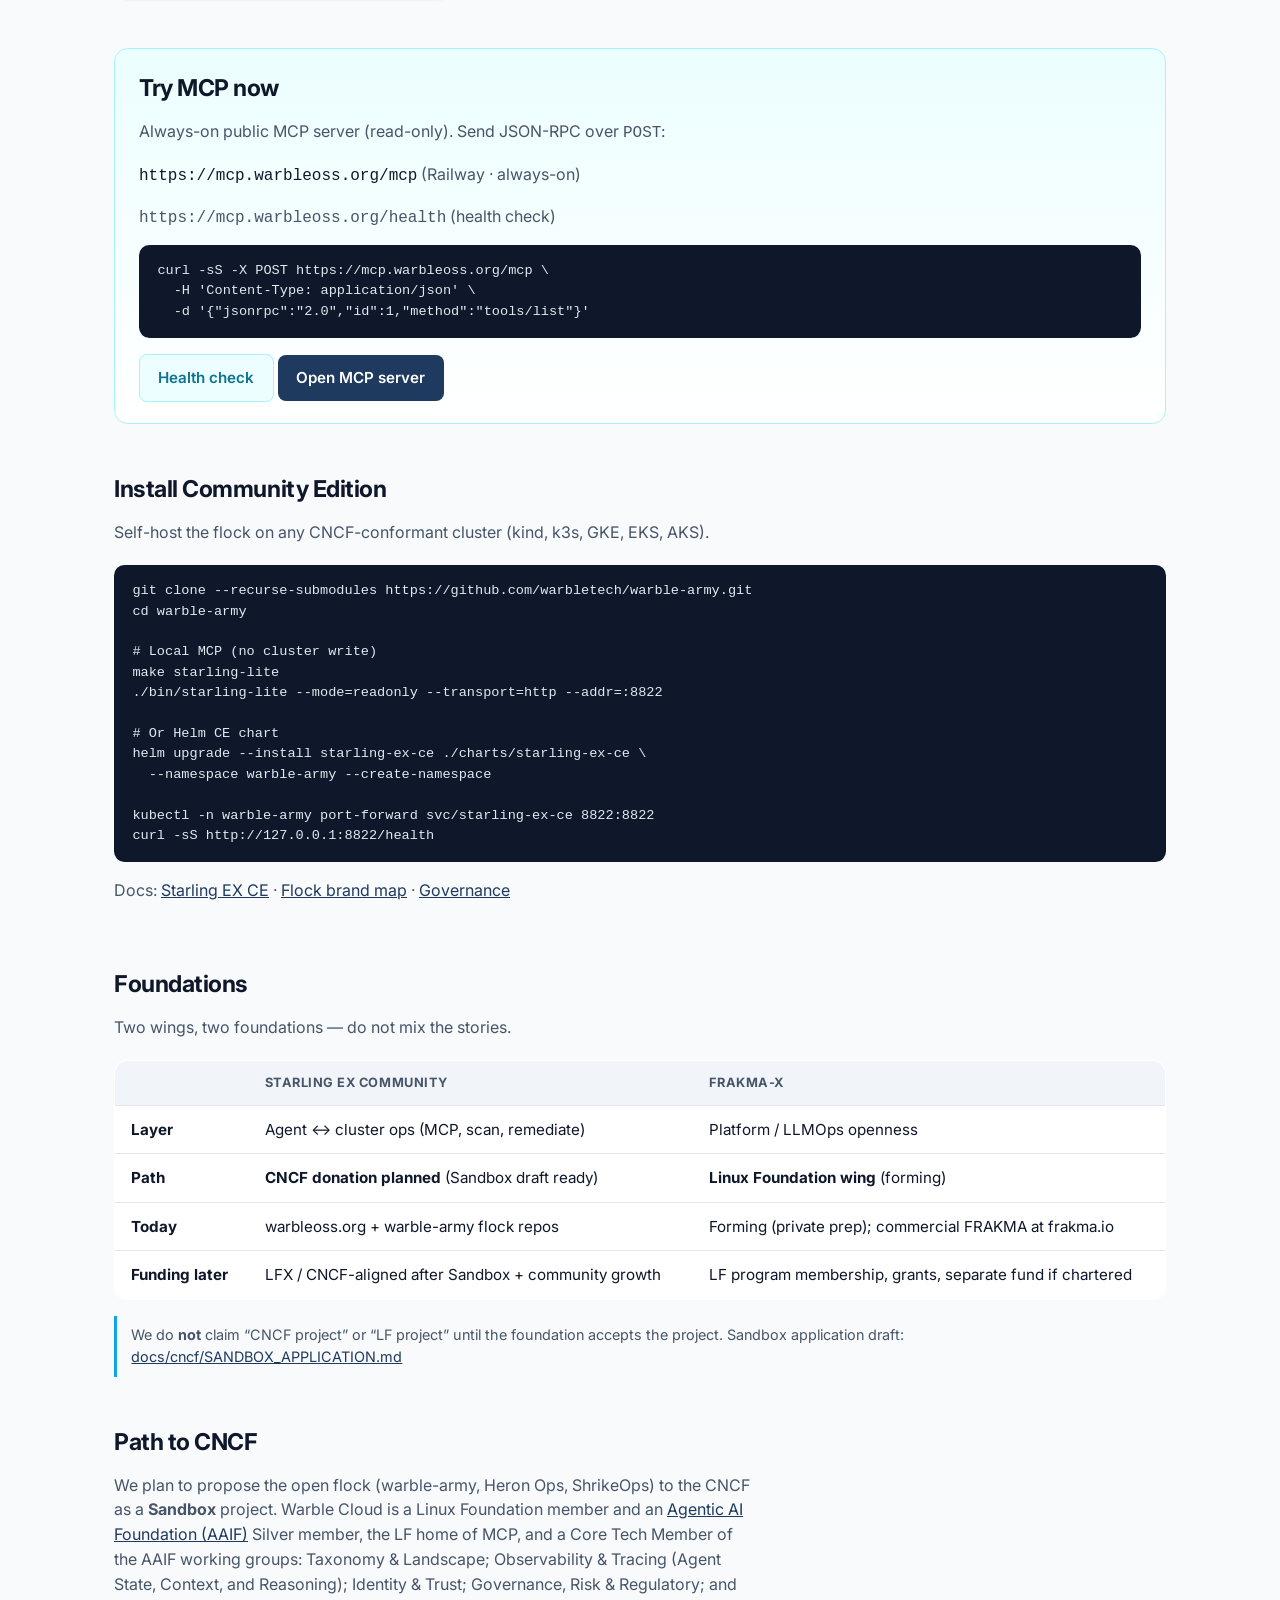
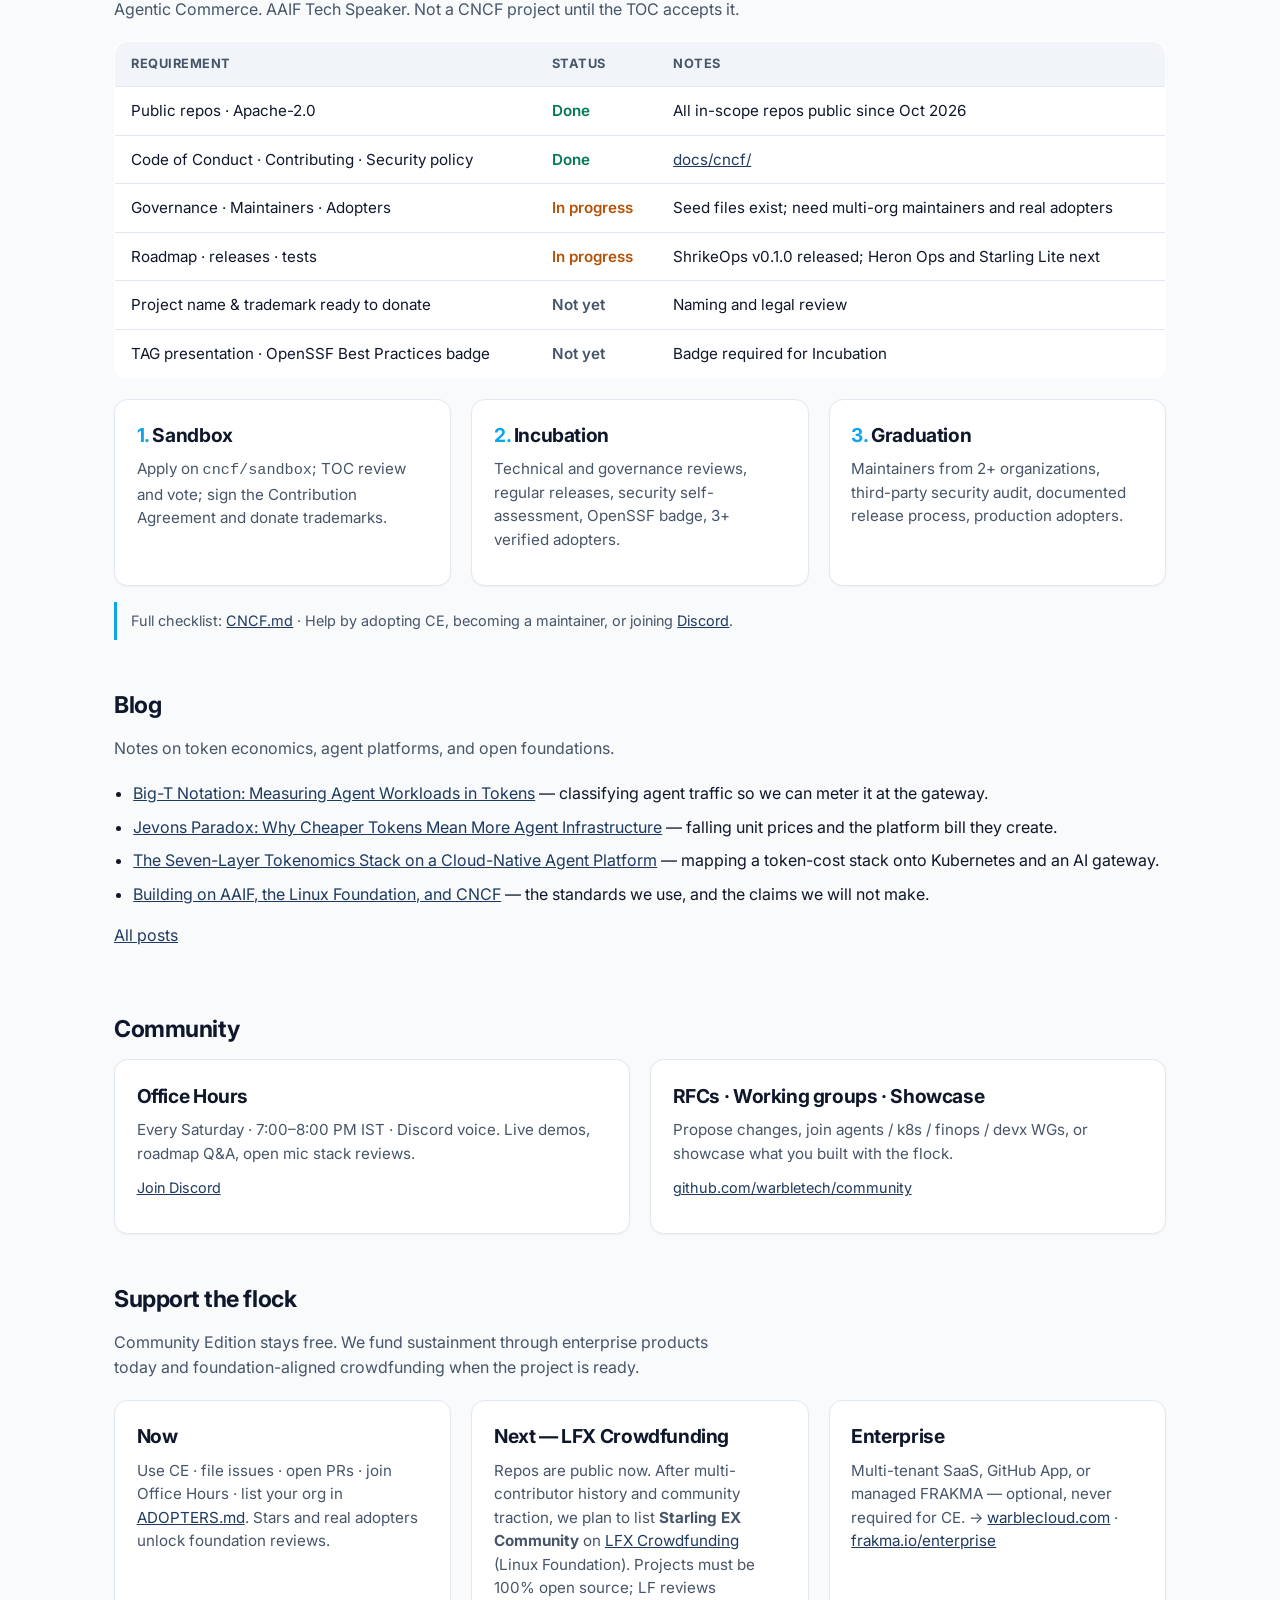
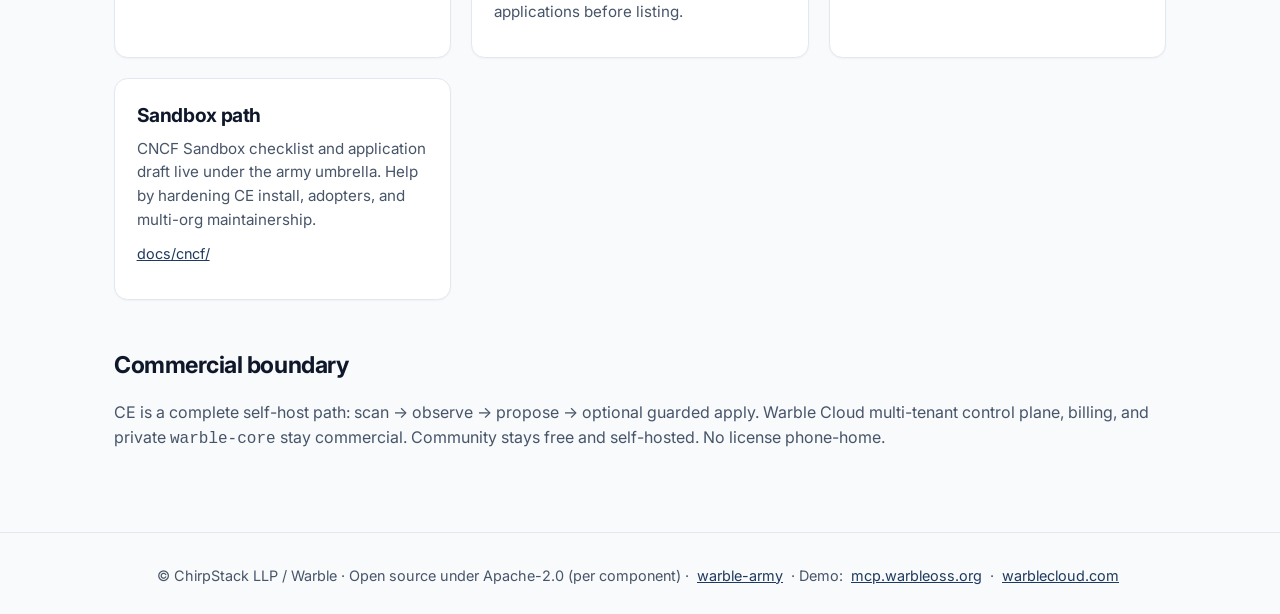
==== commit 8cb7c268: "copy: use the AAIF working-group Core Tech Member wording Replace "Core Tech Member in Taxonomy, Obs" ====
--- a/index.html
+++ b/index.html
@@ -308,7 +308,12 @@
       <span class="pill pill-cncf">CNCF Sandbox — application draft</span>
       <span class="pill pill-lf">Frakma-X · LF wing (forming)</span>
       <span class="pill">LF member · AAIF Silver member</span>
-      <span class="pill">Core Tech Member · Taxonomy, Observability, Governance, Tech Speaker</span>
+      <span class="pill">Taxonomy &amp; Landscape</span>
+      <span class="pill">Observability &amp; Tracing</span>
+      <span class="pill">Identity &amp; Trust</span>
+      <span class="pill">Governance, Risk &amp; Regulatory</span>
+      <span class="pill">Agentic Commerce</span>
+      <span class="pill">Tech Speaker</span>
       <span class="pill">All flock repos public on GitHub</span>
       <span class="pill">Self-host CE · no phone-home</span>
     </div>
@@ -480,7 +485,7 @@
       We plan to propose the open flock (warble-army, Heron Ops, ShrikeOps) to the CNCF as a
       <strong>Sandbox</strong> project. Warble Cloud is a Linux Foundation member and an
       <a href="https://aaif.io">Agentic AI Foundation (AAIF)</a> Silver member, the LF home of MCP,
-      and a Core Tech Member in Taxonomy, Observability, Governance, and Tech Speaker.
+      and a Core Tech Member of the AAIF working groups: Taxonomy &amp; Landscape; Observability &amp; Tracing (Agent State, Context, and Reasoning); Identity &amp; Trust; Governance, Risk &amp; Regulatory; and Agentic Commerce. AAIF Tech Speaker.
       Not a CNCF project until the TOC accepts it.
     </p>
     <table class="simple">
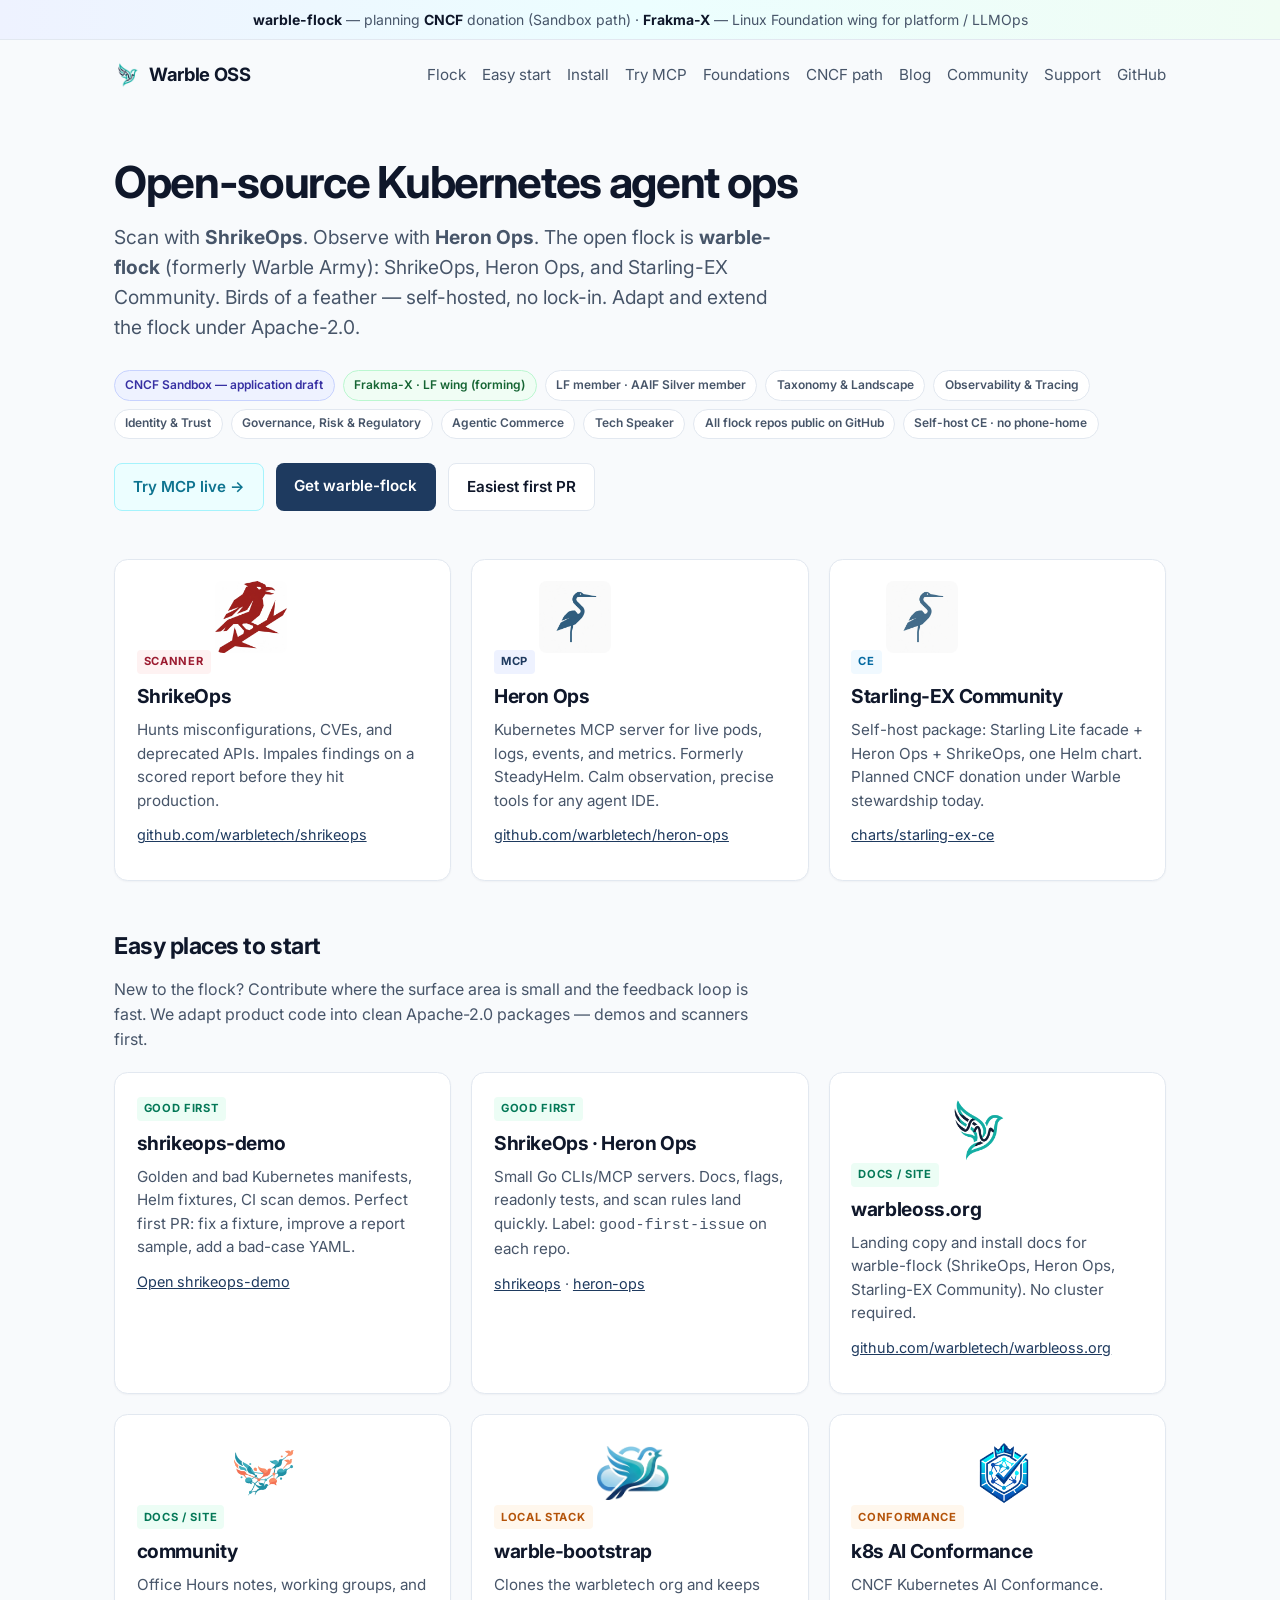
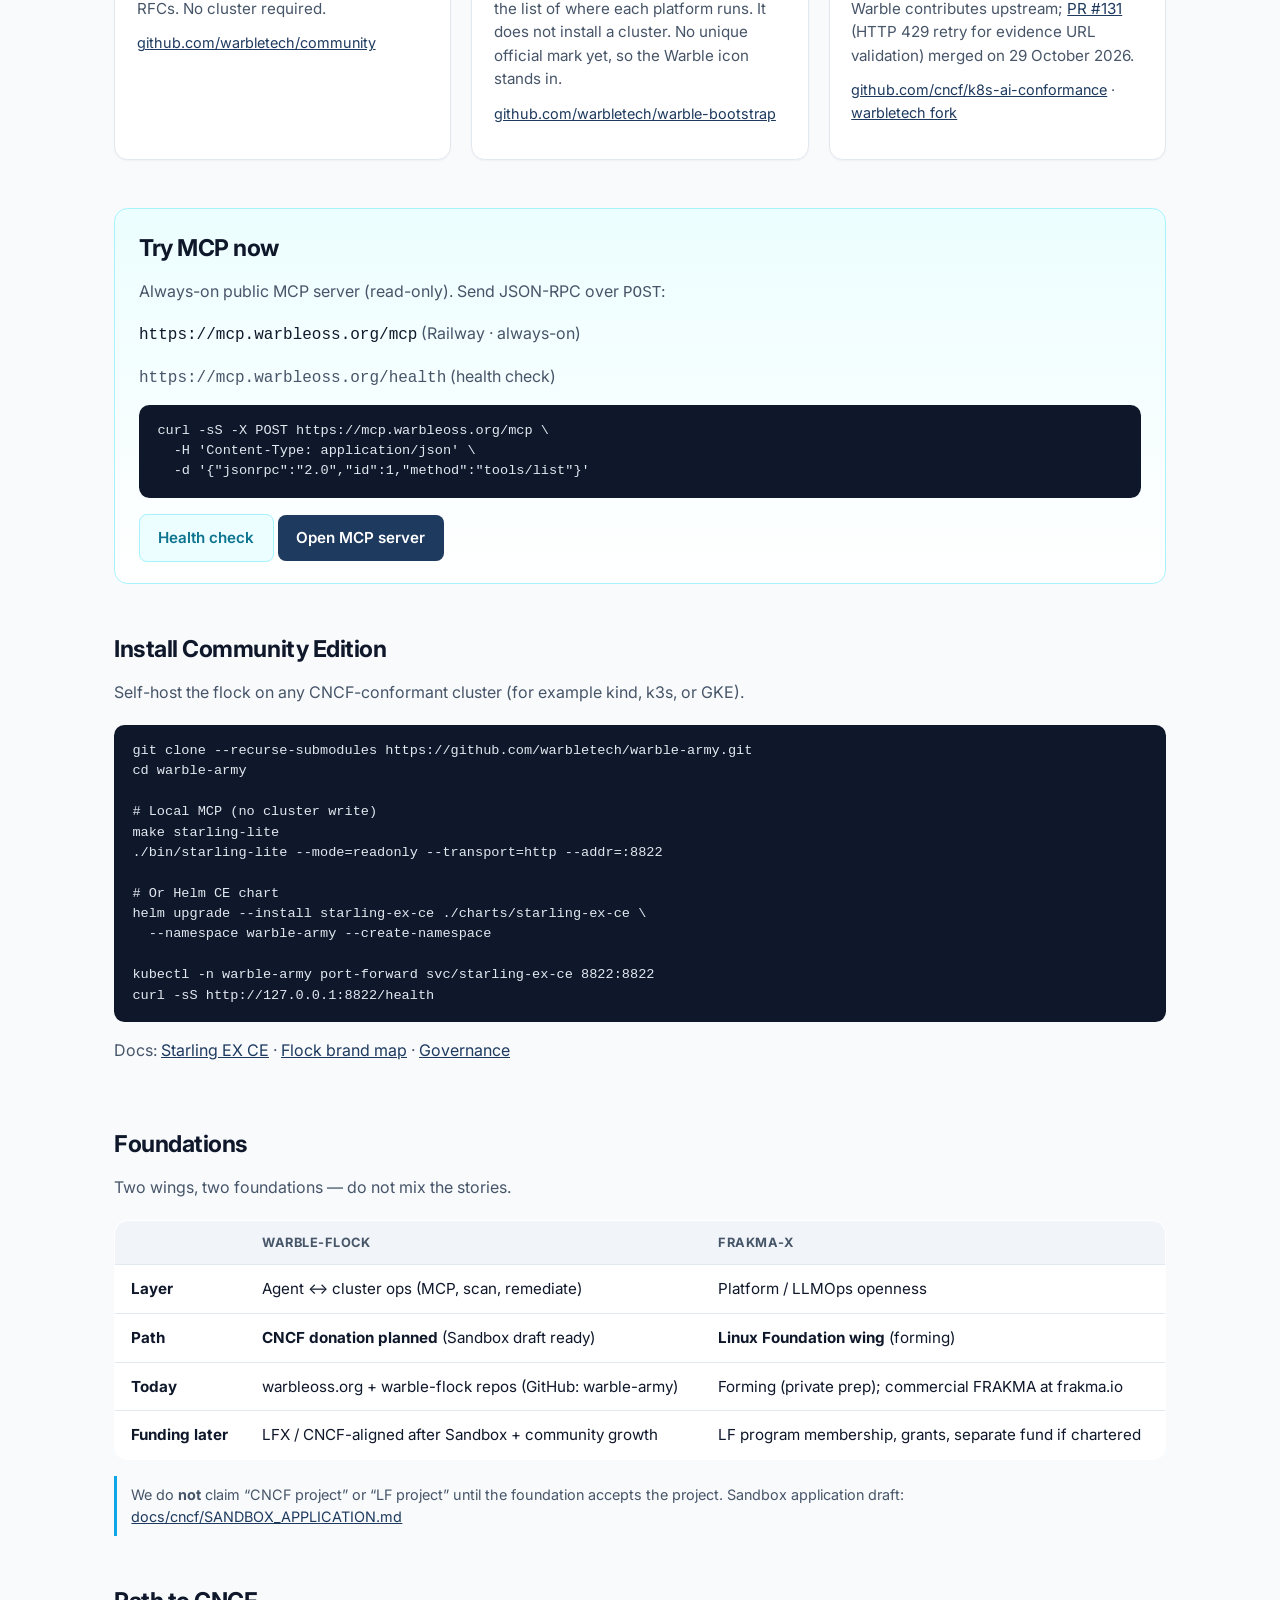
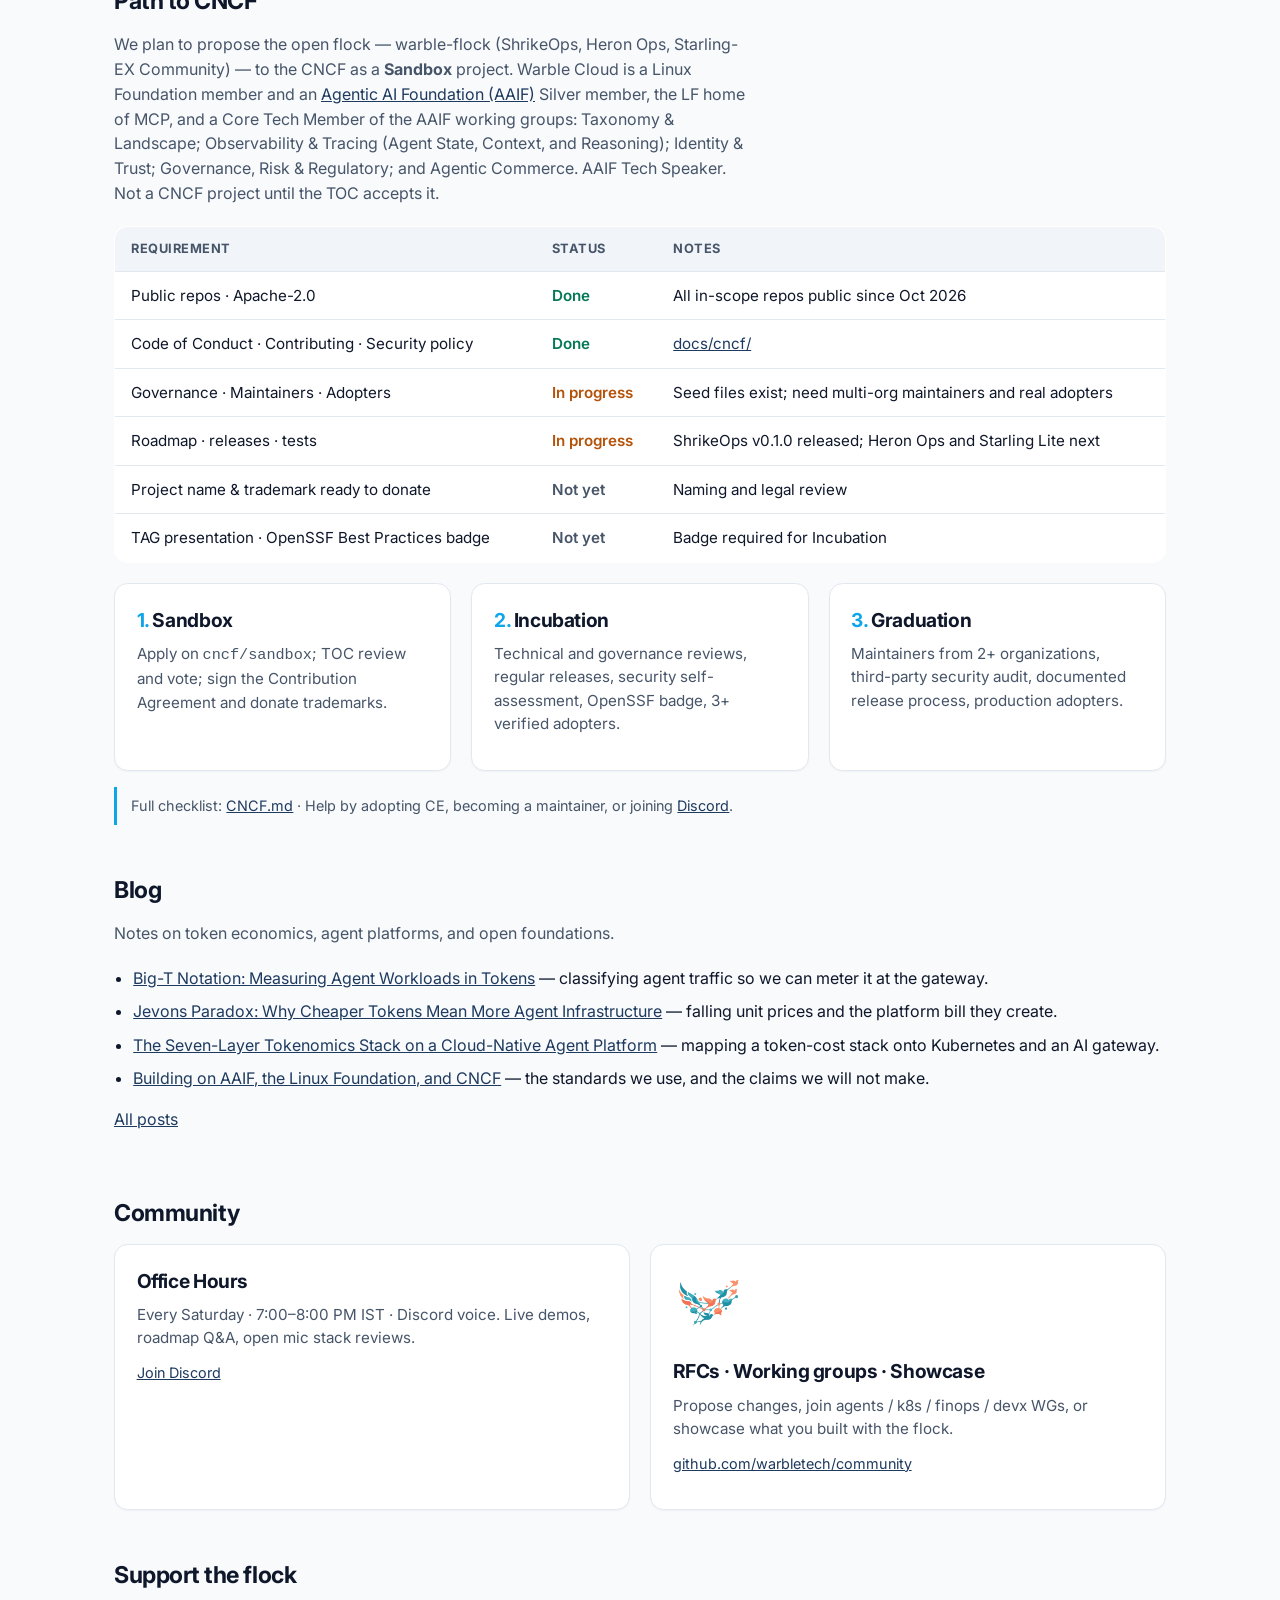
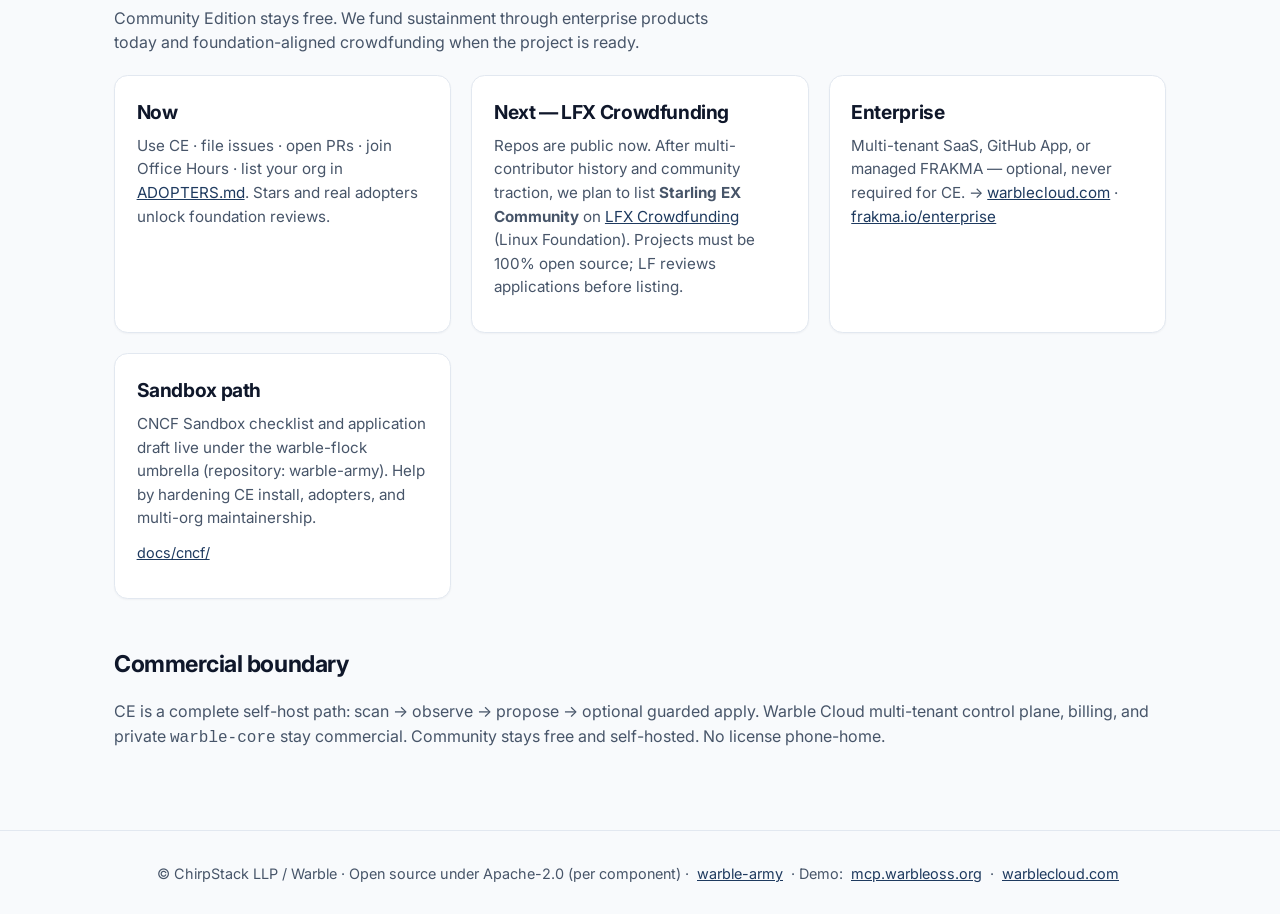
==== commit 9e90ae91: "Add project logos and use warble-flock in site copy. Put WarbleOSS, Community, and k8s AI Conformanc" ====
--- a/index.html
+++ b/index.html
@@ -4,10 +4,10 @@
   <meta charset="utf-8" />
   <meta name="viewport" content="width=device-width, initial-scale=1" />
   <title>Warble OSS — Kubernetes agent ops, open source</title>
-  <meta name="description" content="Warble OSS: ShrikeOps, Heron Ops, and Starling EX Community. Scan, observe, remediate Kubernetes with MCP agents. Planning CNCF donation; Frakma-X is our Linux Foundation wing." />
+  <meta name="description" content="Warble OSS: warble-flock (ShrikeOps, Heron Ops, Starling-EX Community). Scan, observe, remediate Kubernetes with MCP agents. Planning CNCF donation; Frakma-X is our Linux Foundation wing." />
   <link rel="canonical" href="https://warbleoss.org/" />
   <meta property="og:title" content="Warble OSS" />
-  <meta property="og:description" content="Open flock of Kubernetes agent ops — ShrikeOps, Heron Ops, Starling EX Community. Planned CNCF path · Frakma-X LF wing." />
+  <meta property="og:description" content="Open flock of Kubernetes agent ops — warble-flock (ShrikeOps, Heron Ops, Starling-EX Community). Planned CNCF path · Frakma-X LF wing." />
   <meta property="og:url" content="https://warbleoss.org/" />
   <meta property="og:type" content="website" />
   <link rel="icon" href="assets/heron-ops-logo.jpg" />
@@ -52,6 +52,14 @@
       letter-spacing: -0.02em;
       text-decoration: none;
       color: var(--ink);
+      display: inline-flex;
+      align-items: center;
+      gap: 0.45rem;
+    }
+    .logo img {
+      width: 28px;
+      height: 28px;
+      object-fit: contain;
     }
     nav {
       display: flex;
@@ -277,12 +285,12 @@
 </head>
 <body>
   <div class="banner">
-    <strong>Starling EX Community</strong> — planning <strong>CNCF</strong> donation (Sandbox path)
+    <strong>warble-flock</strong> — planning <strong>CNCF</strong> donation (Sandbox path)
     · <strong>Frakma-X</strong> — Linux Foundation wing for platform / LLMOps
   </div>
 
   <header>
-    <a class="logo" href="/">Warble OSS</a>
+    <a class="logo" href="/"><img src="assets/logo-warbleoss.png" alt="" width="28" height="28" />Warble OSS</a>
     <nav>
       <a href="#flock">Flock</a>
       <a href="#start">Easy start</a>
@@ -301,7 +309,7 @@
     <h1>Open-source Kubernetes agent ops</h1>
     <p class="lead">
       Scan with <strong>ShrikeOps</strong>. Observe with <strong>Heron Ops</strong>.
-      Coordinate with <strong>Starling EX Community</strong>.
+      The open flock is <strong>warble-flock</strong> (formerly Warble Army): ShrikeOps, Heron Ops, and Starling-EX Community.
       Birds of a feather — self-hosted, no lock-in. Adapt and extend the flock under Apache-2.0.
     </p>
     <div class="pills" aria-label="Foundation status">
@@ -319,7 +327,7 @@
     </div>
     <div class="cta">
       <a class="btn btn-demo" href="#try">Try MCP live →</a>
-      <a class="btn btn-primary" href="https://github.com/warbletech/warble-army">Get the army</a>
+      <a class="btn btn-primary" href="https://github.com/warbletech/warble-army">Get warble-flock</a>
       <a class="btn btn-ghost" href="#start">Easiest first PR</a>
     </div>
   </section>
@@ -341,8 +349,8 @@
     </article>
     <article class="card">
       <span class="tag tag-starling">CE</span>
-      <img src="assets/heron-ops-logo.jpg" alt="Starling EX Community" width="72" height="72" style="opacity:0.9" />
-      <h2>Starling EX Community</h2>
+      <img src="assets/heron-ops-logo.jpg" alt="Starling-EX Community" width="72" height="72" style="opacity:0.9" />
+      <h2>Starling-EX Community</h2>
       <p>Self-host package: Starling Lite facade + Heron Ops + ShrikeOps, one Helm chart. Planned CNCF donation under Warble stewardship today.</p>
       <p class="link-row"><a href="https://github.com/warbletech/warble-army/tree/main/charts/starling-ex-ce">charts/starling-ex-ce</a></p>
     </article>
@@ -373,20 +381,40 @@
       </article>
       <article class="card">
         <span class="tag tag-easy">Docs / site</span>
-        <h3>warbleoss.org · community</h3>
-        <p>Landing copy, install snags, Office Hours notes, RFCs. No cluster required.</p>
+        <img src="assets/logo-warbleoss.png" alt="WarbleOSS logo" width="72" height="72" />
+        <h3>warbleoss.org</h3>
+        <p>Landing copy and install docs for warble-flock (ShrikeOps, Heron Ops, Starling-EX Community). No cluster required.</p>
         <p class="link-row">
-          <a href="https://github.com/warbletech/warbleoss.org">warbleoss.org</a>
-          ·
-          <a href="https://github.com/warbletech/community">community</a>
+          <a href="https://github.com/warbletech/warbleoss.org">github.com/warbletech/warbleoss.org</a>
+        </p>
+      </article>
+      <article class="card">
+        <span class="tag tag-easy">Docs / site</span>
+        <img src="assets/logo-warble-community.png" alt="Warble Community logo" width="72" height="72" />
+        <h3>community</h3>
+        <p>Office Hours notes, working groups, and RFCs. No cluster required.</p>
+        <p class="link-row">
+          <a href="https://github.com/warbletech/community">github.com/warbletech/community</a>
         </p>
       </article>
       <article class="card">
         <span class="tag tag-platform">Local stack</span>
+        <img src="assets/warble-icon.png" alt="warble-bootstrap" width="72" height="72" />
         <h3>warble-bootstrap</h3>
-        <p>One-shot Rancher Desktop / k3s stack for local demos. Frakma-X (Linux Foundation wing) is forming separately — platform docs stay private until chartered.</p>
+        <p>Clones the warbletech org and keeps the list of where each platform runs. It does not install a cluster. No unique official mark yet, so the Warble icon stands in.</p>
         <p class="link-row">
           <a href="https://github.com/warbletech/warble-bootstrap">github.com/warbletech/warble-bootstrap</a>
+        </p>
+      </article>
+      <article class="card">
+        <span class="tag tag-platform">Conformance</span>
+        <img src="assets/logo-k8s-ai-conformance.png" alt="Kubernetes AI Conformance logo" width="72" height="72" />
+        <h3>k8s AI Conformance</h3>
+        <p>CNCF Kubernetes AI Conformance. Warble contributes upstream; <a href="https://github.com/cncf/k8s-ai-conformance/pull/131">PR #131</a> (HTTP 429 retry for evidence URL validation) merged on 29 October 2026.</p>
+        <p class="link-row">
+          <a href="https://github.com/cncf/k8s-ai-conformance">github.com/cncf/k8s-ai-conformance</a>
+          ·
+          <a href="https://github.com/warbletech/k8s-ai-conformance">warbletech fork</a>
         </p>
       </article>
     </div>
@@ -412,7 +440,7 @@
 
   <section class="block" id="install">
     <h2>Install Community Edition</h2>
-    <p class="lede">Self-host the flock on any CNCF-conformant cluster (kind, k3s, GKE, EKS, AKS).</p>
+    <p class="lede">Self-host the flock on any CNCF-conformant cluster (for example kind, k3s, or GKE).</p>
     <pre>git clone --recurse-submodules https://github.com/warbletech/warble-army.git
 cd warble-army
 
@@ -445,7 +473,7 @@
       <thead>
         <tr>
           <th></th>
-          <th>Starling EX Community</th>
+          <th>warble-flock</th>
           <th>Frakma-X</th>
         </tr>
       </thead>
@@ -462,7 +490,7 @@
         </tr>
         <tr>
           <td><strong>Today</strong></td>
-          <td>warbleoss.org + warble-army flock repos</td>
+          <td>warbleoss.org + warble-flock repos (GitHub: warble-army)</td>
           <td>Forming (private prep); commercial FRAKMA at frakma.io</td>
         </tr>
         <tr>
@@ -482,7 +510,7 @@
   <section class="block" id="cncf">
     <h2>Path to CNCF</h2>
     <p class="lede">
-      We plan to propose the open flock (warble-army, Heron Ops, ShrikeOps) to the CNCF as a
+      We plan to propose the open flock — warble-flock (ShrikeOps, Heron Ops, Starling-EX Community) — to the CNCF as a
       <strong>Sandbox</strong> project. Warble Cloud is a Linux Foundation member and an
       <a href="https://aaif.io">Agentic AI Foundation (AAIF)</a> Silver member, the LF home of MCP,
       and a Core Tech Member of the AAIF working groups: Taxonomy &amp; Landscape; Observability &amp; Tracing (Agent State, Context, and Reasoning); Identity &amp; Trust; Governance, Risk &amp; Regulatory; and Agentic Commerce. AAIF Tech Speaker.
@@ -549,6 +577,7 @@
         <p class="link-row"><a href="https://discord.gg/kAfR57mVDX">Join Discord</a></p>
       </article>
       <article class="card">
+        <img src="assets/logo-warble-community.png" alt="Warble Community logo" width="72" height="72" />
         <h3>RFCs · Working groups · Showcase</h3>
         <p>Propose changes, join agents / k8s / finops / devx WGs, or showcase what you built with the flock.</p>
         <p class="link-row"><a href="https://github.com/warbletech/community">github.com/warbletech/community</a></p>
@@ -590,7 +619,7 @@
       <article class="card">
         <h3>Sandbox path</h3>
         <p>
-          CNCF Sandbox checklist and application draft live under the army umbrella.
+          CNCF Sandbox checklist and application draft live under the warble-flock umbrella (repository: warble-army).
           Help by hardening CE install, adopters, and multi-org maintainership.
         </p>
         <p class="link-row">
